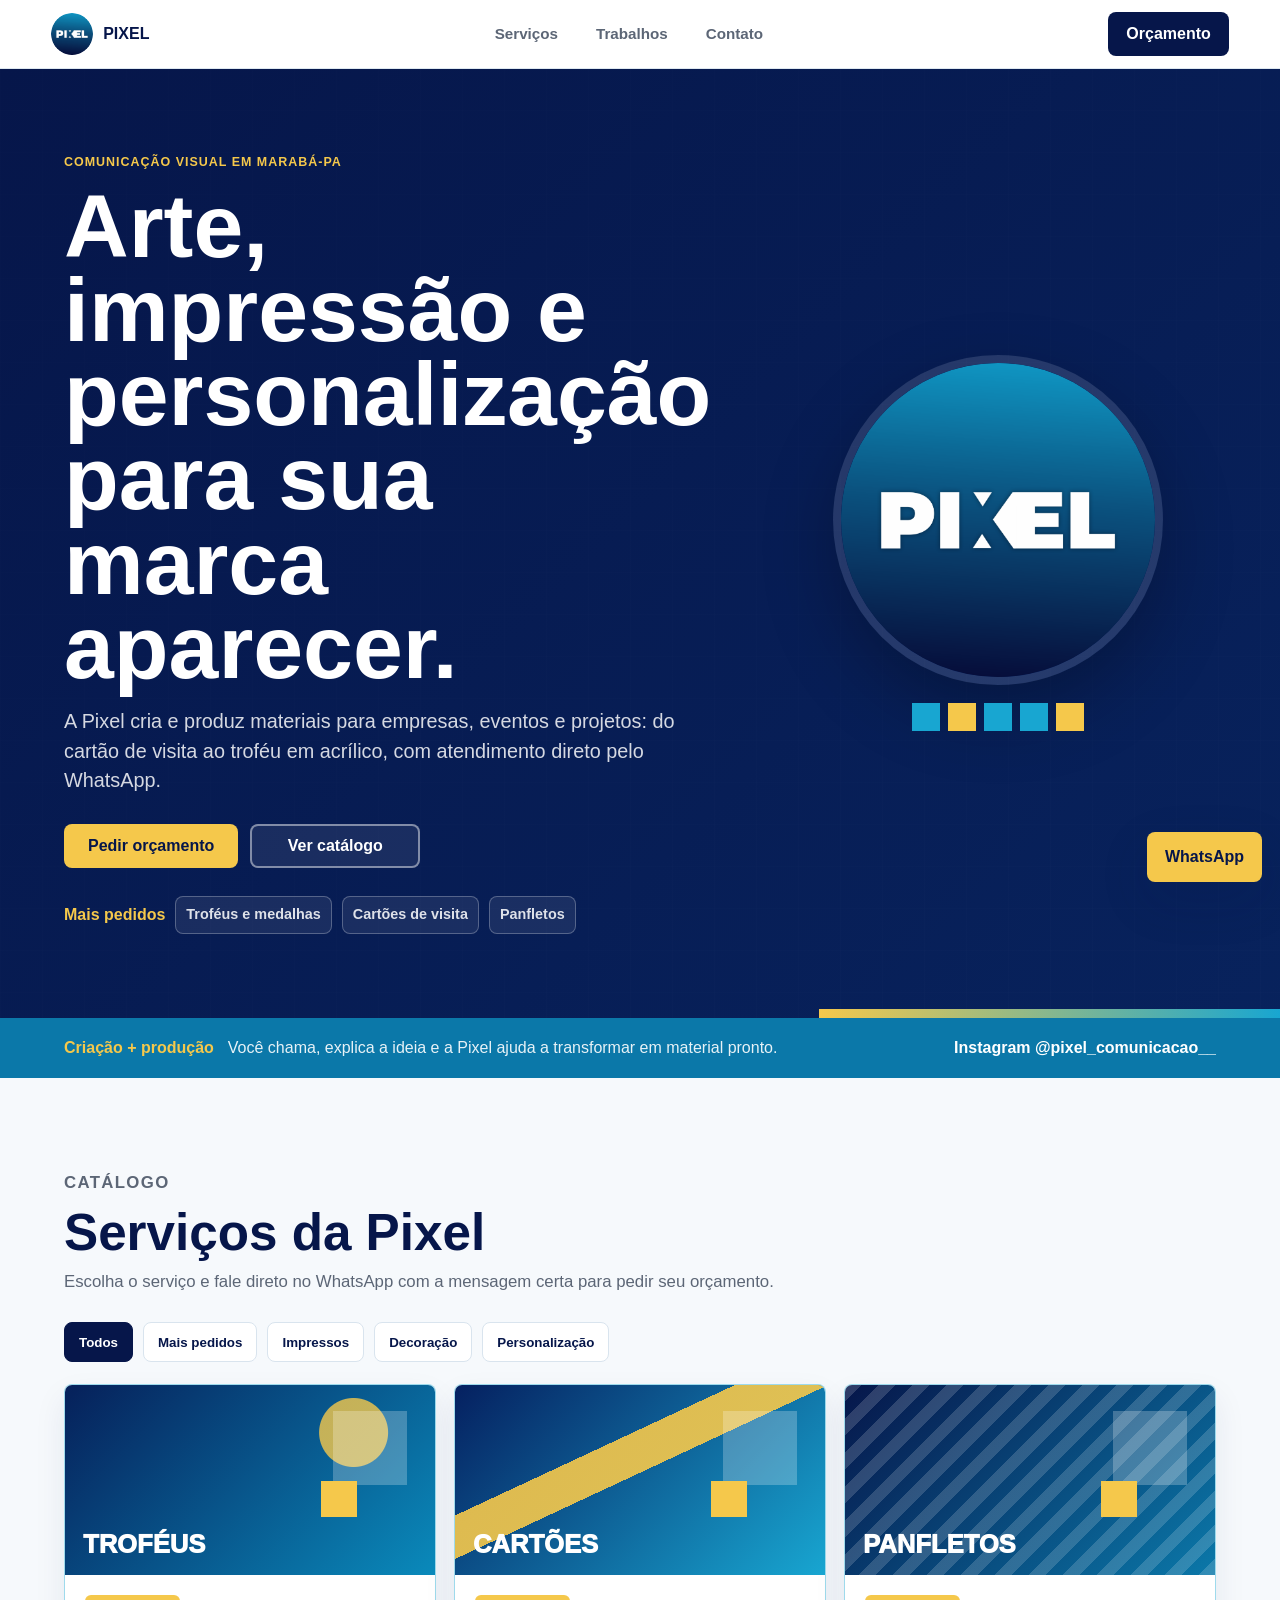
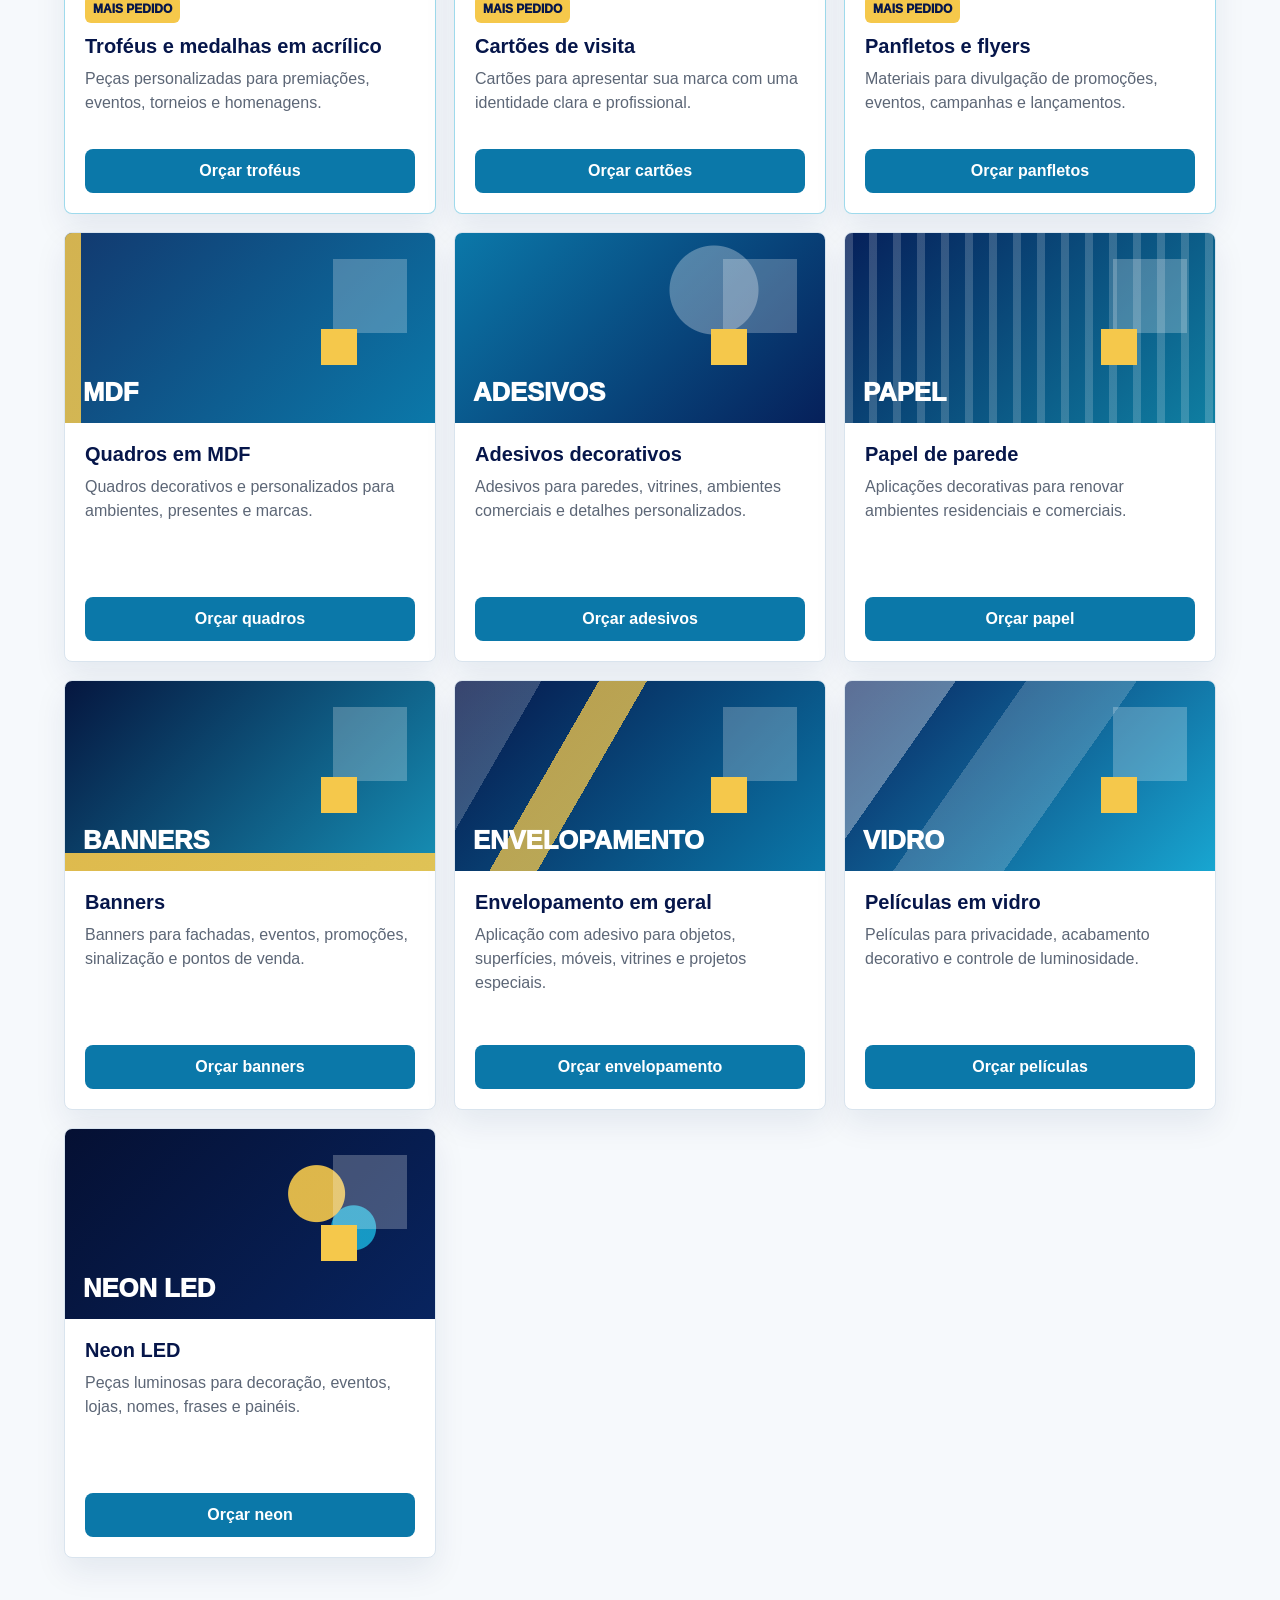
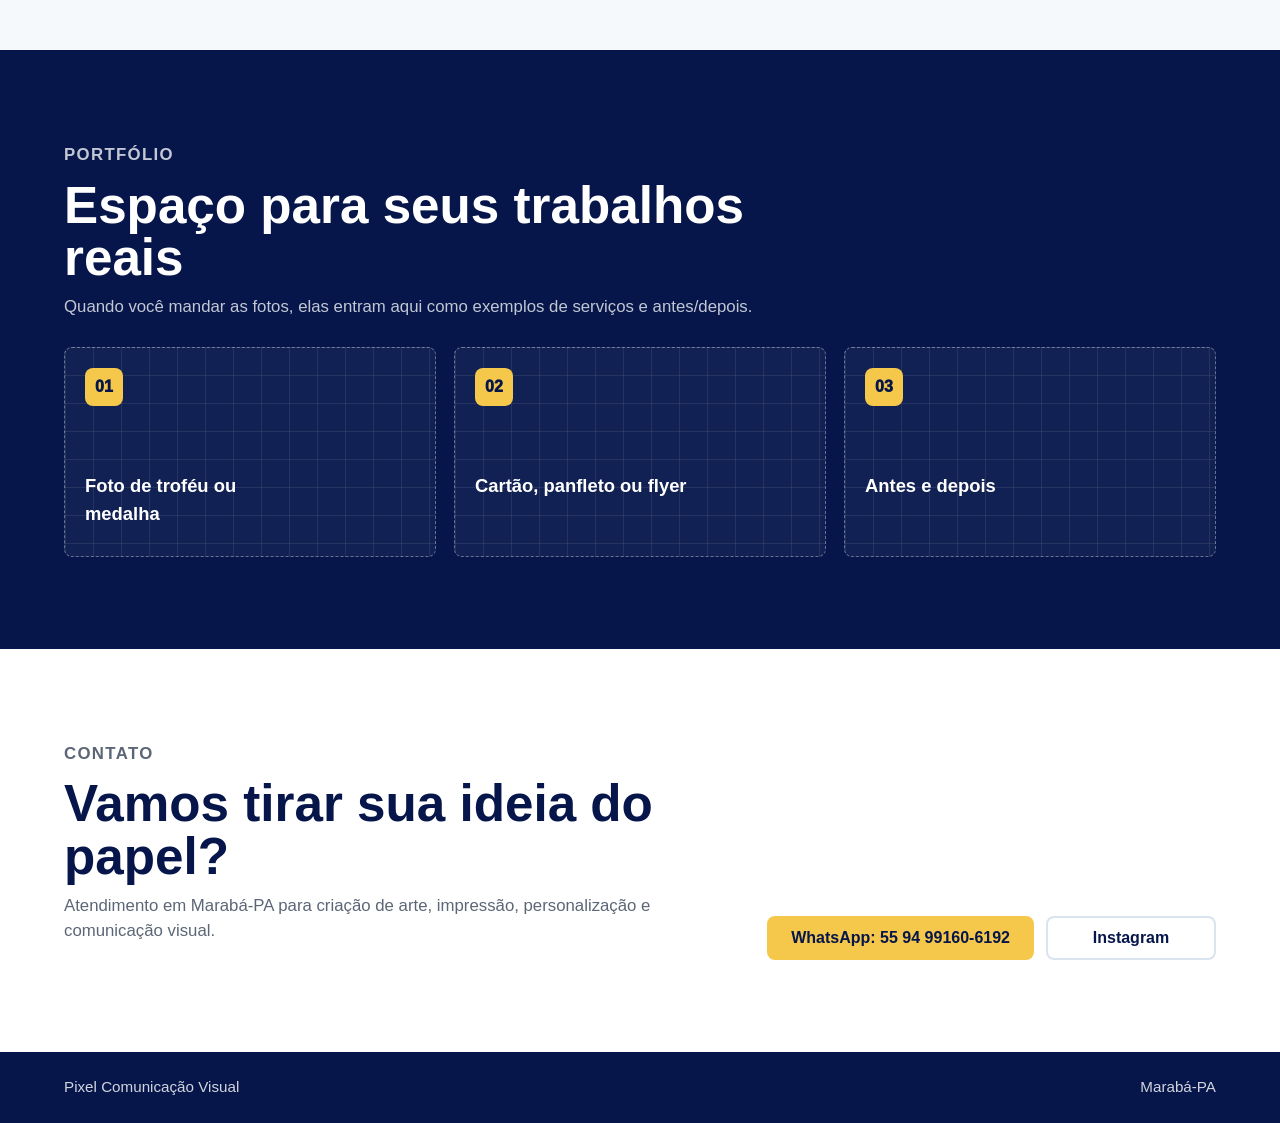
==== index.html @ 602727dc "Add Pixel landing page" ====
<!doctype html>
<html lang="pt-BR">
  <head>
    <meta charset="utf-8" />
    <meta name="viewport" content="width=device-width, initial-scale=1" />
    <title>Pixel Comunicação Visual | Marabá-PA</title>
    <meta
      name="description"
      content="Comunicação visual em Marabá-PA. Criação de arte, impressão, troféus, medalhas, cartões de visita, panfletos, adesivos, banners, envelopamento, películas e neon LED."
    />
    <meta name="theme-color" content="#06205a" />
    <meta property="og:title" content="Pixel Comunicação Visual" />
    <meta
      property="og:description"
      content="Criação, impressão e personalização para sua marca aparecer em Marabá-PA."
    />
    <meta property="og:image" content="assets/logo.png" />
    <link rel="icon" href="assets/logo.png" />
    <link rel="stylesheet" href="styles.css" />
  </head>
  <body>
    <header class="site-header" aria-label="Topo do site">
      <a class="brand" href="#inicio" aria-label="Pixel Comunicação Visual">
        <img src="assets/logo.png" alt="Logo da Pixel" />
        <span>Pixel</span>
      </a>

      <nav class="main-nav" aria-label="Navegação principal">
        <a href="#servicos">Serviços</a>
        <a href="#trabalhos">Trabalhos</a>
        <a href="#contato">Contato</a>
      </nav>

      <a
        class="header-cta"
        href="https://wa.me/5594991606192?text=Quero%20fazer%20um%20or%C3%A7amento%20com%20a%20Pixel"
        target="_blank"
        rel="noopener"
      >
        Orçamento
      </a>
    </header>

    <main id="inicio">
      <section class="hero section-band">
        <div class="hero-content">
          <p class="eyebrow">Comunicação visual em Marabá-PA</p>
          <h1>Arte, impressão e personalização para sua marca aparecer.</h1>
          <p class="hero-copy">
            A Pixel cria e produz materiais para empresas, eventos e projetos:
            do cartão de visita ao troféu em acrílico, com atendimento direto
            pelo WhatsApp.
          </p>
          <div class="hero-actions">
            <a
              class="btn btn-primary"
              href="https://wa.me/5594991606192?text=Quero%20fazer%20um%20or%C3%A7amento%20com%20a%20Pixel"
              target="_blank"
              rel="noopener"
            >
              Pedir orçamento
            </a>
            <a class="btn btn-secondary" href="#servicos">Ver catálogo</a>
          </div>
          <div class="popular-line" aria-label="Serviços mais procurados">
            <span>Mais pedidos</span>
            <a href="#trofeus">Troféus e medalhas</a>
            <a href="#cartoes">Cartões de visita</a>
            <a href="#panfletos">Panfletos</a>
          </div>
        </div>

        <div class="hero-visual" aria-label="Identidade Pixel">
          <img src="assets/logo.png" alt="Pixel Comunicação Visual" />
          <div class="pixel-strip" aria-hidden="true">
            <span></span>
            <span></span>
            <span></span>
            <span></span>
            <span></span>
          </div>
        </div>
      </section>

      <section class="quick-contact section-band">
        <div>
          <strong>Criação + produção</strong>
          <span>Você chama, explica a ideia e a Pixel ajuda a transformar em material pronto.</span>
        </div>
        <a
          href="https://www.instagram.com/pixel_comunicacao__/"
          target="_blank"
          rel="noopener"
        >
          Instagram @pixel_comunicacao__
        </a>
      </section>

      <section id="servicos" class="services section-band">
        <div class="section-heading">
          <p class="eyebrow">Catálogo</p>
          <h2>Serviços da Pixel</h2>
          <p>
            Escolha o serviço e fale direto no WhatsApp com a mensagem certa
            para pedir seu orçamento.
          </p>
        </div>

        <div class="filter-bar" aria-label="Filtrar serviços">
          <button class="filter-button active" type="button" data-filter="todos">
            Todos
          </button>
          <button class="filter-button" type="button" data-filter="mais-pedidos">
            Mais pedidos
          </button>
          <button class="filter-button" type="button" data-filter="impressos">
            Impressos
          </button>
          <button class="filter-button" type="button" data-filter="decoracao">
            Decoração
          </button>
          <button class="filter-button" type="button" data-filter="personalizacao">
            Personalização
          </button>
        </div>

        <div class="service-grid">
          <article
            id="trofeus"
            class="service-card featured"
            data-category="mais-pedidos personalizacao"
          >
            <div class="service-media media-trophy" aria-hidden="true">
              <span>Troféus</span>
            </div>
            <div class="service-body">
              <span class="badge">Mais pedido</span>
              <h3>Troféus e medalhas em acrílico</h3>
              <p>
                Peças personalizadas para premiações, eventos, torneios e
                homenagens.
              </p>
              <a
                class="service-link"
                href="https://wa.me/5594991606192"
                target="_blank"
                rel="noopener"
                data-message="Quero fazer um orçamento de troféus e medalhas em acrílico"
              >
                Orçar troféus
              </a>
            </div>
          </article>

          <article
            id="cartoes"
            class="service-card featured"
            data-category="mais-pedidos impressos"
          >
            <div class="service-media media-card" aria-hidden="true">
              <span>Cartões</span>
            </div>
            <div class="service-body">
              <span class="badge">Mais pedido</span>
              <h3>Cartões de visita</h3>
              <p>
                Cartões para apresentar sua marca com uma identidade clara e
                profissional.
              </p>
              <a
                class="service-link"
                href="https://wa.me/5594991606192"
                target="_blank"
                rel="noopener"
                data-message="Quero fazer um orçamento de cartões de visita"
              >
                Orçar cartões
              </a>
            </div>
          </article>

          <article
            id="panfletos"
            class="service-card featured"
            data-category="mais-pedidos impressos"
          >
            <div class="service-media media-flyer" aria-hidden="true">
              <span>Panfletos</span>
            </div>
            <div class="service-body">
              <span class="badge">Mais pedido</span>
              <h3>Panfletos e flyers</h3>
              <p>
                Materiais para divulgação de promoções, eventos, campanhas e
                lançamentos.
              </p>
              <a
                class="service-link"
                href="https://wa.me/5594991606192"
                target="_blank"
                rel="noopener"
                data-message="Quero fazer um orçamento de panfletos e flyers"
              >
                Orçar panfletos
              </a>
            </div>
          </article>

          <article class="service-card" data-category="decoracao personalizacao">
            <div class="service-media media-mdf" aria-hidden="true">
              <span>MDF</span>
            </div>
            <div class="service-body">
              <h3>Quadros em MDF</h3>
              <p>
                Quadros decorativos e personalizados para ambientes, presentes e
                marcas.
              </p>
              <a
                class="service-link"
                href="https://wa.me/5594991606192"
                target="_blank"
                rel="noopener"
                data-message="Quero fazer um orçamento de quadros em MDF"
              >
                Orçar quadros
              </a>
            </div>
          </article>

          <article class="service-card" data-category="decoracao">
            <div class="service-media media-sticker" aria-hidden="true">
              <span>Adesivos</span>
            </div>
            <div class="service-body">
              <h3>Adesivos decorativos</h3>
              <p>
                Adesivos para paredes, vitrines, ambientes comerciais e detalhes
                personalizados.
              </p>
              <a
                class="service-link"
                href="https://wa.me/5594991606192"
                target="_blank"
                rel="noopener"
                data-message="Quero fazer um orçamento de adesivos decorativos"
              >
                Orçar adesivos
              </a>
            </div>
          </article>

          <article class="service-card" data-category="decoracao">
            <div class="service-media media-wallpaper" aria-hidden="true">
              <span>Papel</span>
            </div>
            <div class="service-body">
              <h3>Papel de parede</h3>
              <p>
                Aplicações decorativas para renovar ambientes residenciais e
                comerciais.
              </p>
              <a
                class="service-link"
                href="https://wa.me/5594991606192"
                target="_blank"
                rel="noopener"
                data-message="Quero fazer um orçamento de papel de parede"
              >
                Orçar papel
              </a>
            </div>
          </article>

          <article class="service-card" data-category="impressos">
            <div class="service-media media-banner" aria-hidden="true">
              <span>Banners</span>
            </div>
            <div class="service-body">
              <h3>Banners</h3>
              <p>
                Banners para fachadas, eventos, promoções, sinalização e pontos
                de venda.
              </p>
              <a
                class="service-link"
                href="https://wa.me/5594991606192"
                target="_blank"
                rel="noopener"
                data-message="Quero fazer um orçamento de banners"
              >
                Orçar banners
              </a>
            </div>
          </article>

          <article class="service-card" data-category="personalizacao decoracao">
            <div class="service-media media-wrap" aria-hidden="true">
              <span>Envelopamento</span>
            </div>
            <div class="service-body">
              <h3>Envelopamento em geral</h3>
              <p>
                Aplicação com adesivo para objetos, superfícies, móveis,
                vitrines e projetos especiais.
              </p>
              <a
                class="service-link"
                href="https://wa.me/5594991606192"
                target="_blank"
                rel="noopener"
                data-message="Quero fazer um orçamento de envelopamento com adesivo"
              >
                Orçar envelopamento
              </a>
            </div>
          </article>

          <article class="service-card" data-category="decoracao">
            <div class="service-media media-glass" aria-hidden="true">
              <span>Vidro</span>
            </div>
            <div class="service-body">
              <h3>Películas em vidro</h3>
              <p>
                Películas para privacidade, acabamento decorativo e controle de
                luminosidade.
              </p>
              <a
                class="service-link"
                href="https://wa.me/5594991606192"
                target="_blank"
                rel="noopener"
                data-message="Quero fazer um orçamento de películas em vidro"
              >
                Orçar películas
              </a>
            </div>
          </article>

          <article class="service-card" data-category="personalizacao decoracao">
            <div class="service-media media-neon" aria-hidden="true">
              <span>Neon LED</span>
            </div>
            <div class="service-body">
              <h3>Neon LED</h3>
              <p>
                Peças luminosas para decoração, eventos, lojas, nomes, frases e
                painéis.
              </p>
              <a
                class="service-link"
                href="https://wa.me/5594991606192"
                target="_blank"
                rel="noopener"
                data-message="Quero fazer um orçamento de neon LED"
              >
                Orçar neon
              </a>
            </div>
          </article>
        </div>
      </section>

      <section id="trabalhos" class="portfolio section-band">
        <div class="section-heading">
          <p class="eyebrow">Portfólio</p>
          <h2>Espaço para seus trabalhos reais</h2>
          <p>
            Quando você mandar as fotos, elas entram aqui como exemplos de
            serviços e antes/depois.
          </p>
        </div>

        <div class="portfolio-grid">
          <article class="portfolio-slot">
            <span>01</span>
            <strong>Foto de troféu ou medalha</strong>
          </article>
          <article class="portfolio-slot">
            <span>02</span>
            <strong>Cartão, panfleto ou flyer</strong>
          </article>
          <article class="portfolio-slot">
            <span>03</span>
            <strong>Antes e depois</strong>
          </article>
        </div>
      </section>

      <section id="contato" class="contact section-band">
        <div class="contact-copy">
          <p class="eyebrow">Contato</p>
          <h2>Vamos tirar sua ideia do papel?</h2>
          <p>
            Atendimento em Marabá-PA para criação de arte, impressão,
            personalização e comunicação visual.
          </p>
        </div>
        <div class="contact-actions">
          <a
            class="btn btn-primary"
            href="https://wa.me/5594991606192?text=Quero%20fazer%20um%20or%C3%A7amento%20com%20a%20Pixel"
            target="_blank"
            rel="noopener"
          >
            WhatsApp: 55 94 99160-6192
          </a>
          <a
            class="btn btn-secondary"
            href="https://www.instagram.com/pixel_comunicacao__/"
            target="_blank"
            rel="noopener"
          >
            Instagram
          </a>
        </div>
      </section>
    </main>

    <a
      class="floating-whatsapp"
      href="https://wa.me/5594991606192?text=Quero%20fazer%20um%20or%C3%A7amento%20com%20a%20Pixel"
      target="_blank"
      rel="noopener"
      aria-label="Chamar a Pixel no WhatsApp"
    >
      WhatsApp
    </a>

    <footer class="site-footer">
      <span>Pixel Comunicação Visual</span>
      <span>Marabá-PA</span>
    </footer>

    <script src="script.js"></script>
  </body>
</html>
---- styles.css ----
:root {
  --navy-950: #06164a;
  --navy-900: #08245f;
  --blue-700: #0b78a9;
  --cyan-500: #18a6d1;
  --cyan-100: #e7f8fd;
  --yellow-400: #f5c84b;
  --ink: #111827;
  --muted: #5c6676;
  --line: #d9e4ee;
  --paper: #f6f9fc;
  --white: #ffffff;
  --shadow: 0 18px 50px rgba(6, 22, 74, 0.14);
}

* {
  box-sizing: border-box;
}

html {
  scroll-behavior: smooth;
}

section,
article {
  scroll-margin-top: 82px;
}

body {
  margin: 0;
  color: var(--ink);
  background: var(--paper);
  font-family: Inter, Avenir, "Segoe UI", Arial, sans-serif;
  line-height: 1.5;
}

img {
  display: block;
  max-width: 100%;
}

a {
  color: inherit;
  text-decoration: none;
}

button,
a {
  -webkit-tap-highlight-color: transparent;
}

:focus-visible {
  outline: 3px solid rgba(245, 200, 75, 0.9);
  outline-offset: 3px;
}

.site-header {
  position: sticky;
  top: 0;
  z-index: 20;
  display: grid;
  grid-template-columns: auto 1fr auto;
  align-items: center;
  gap: 24px;
  padding: 12px clamp(16px, 4vw, 56px);
  background: rgba(255, 255, 255, 0.94);
  border-bottom: 1px solid rgba(217, 228, 238, 0.85);
  backdrop-filter: blur(14px);
}

.brand {
  display: inline-flex;
  align-items: center;
  gap: 10px;
  min-width: 0;
  color: var(--navy-950);
  font-weight: 900;
  letter-spacing: 0;
  text-transform: uppercase;
}

.brand img {
  width: 42px;
  height: 42px;
  border-radius: 50%;
  object-fit: cover;
}

.brand span {
  font-size: 1rem;
}

.main-nav {
  display: flex;
  justify-content: center;
  gap: clamp(16px, 3vw, 34px);
  color: var(--muted);
  font-size: 0.95rem;
  font-weight: 700;
}

.main-nav a {
  padding: 8px 2px;
}

.main-nav a:hover {
  color: var(--blue-700);
}

.header-cta,
.btn,
.service-link,
.filter-button,
.floating-whatsapp {
  display: inline-flex;
  align-items: center;
  justify-content: center;
  min-height: 44px;
  border-radius: 8px;
  font-weight: 800;
}

.header-cta {
  padding: 0 18px;
  color: var(--white);
  background: var(--navy-950);
}

.section-band {
  padding-inline: clamp(18px, 5vw, 72px);
}

.hero {
  position: relative;
  display: grid;
  grid-template-columns: minmax(0, 1.03fr) minmax(280px, 0.7fr);
  gap: clamp(28px, 6vw, 82px);
  align-items: center;
  min-height: 72vh;
  padding-block: clamp(34px, 7vw, 84px);
  overflow: hidden;
  color: var(--white);
  background:
    linear-gradient(135deg, rgba(6, 22, 74, 0.94), rgba(8, 36, 95, 0.88)),
    linear-gradient(90deg, rgba(255, 255, 255, 0.07) 1px, transparent 1px),
    linear-gradient(0deg, rgba(255, 255, 255, 0.06) 1px, transparent 1px),
    var(--navy-950);
  background-size: auto, 42px 42px, 42px 42px, auto;
}

.hero::after {
  content: "";
  position: absolute;
  right: 0;
  bottom: 0;
  width: 36vw;
  min-width: 260px;
  height: 9px;
  background: linear-gradient(90deg, var(--yellow-400), var(--cyan-500));
}

.hero-content,
.hero-visual {
  position: relative;
  z-index: 1;
}

.eyebrow {
  margin: 0 0 12px;
  color: var(--cyan-500);
  font-size: 0.78rem;
  font-weight: 900;
  letter-spacing: 0.08em;
  text-transform: uppercase;
}

.hero .eyebrow {
  color: var(--yellow-400);
}

h1,
h2,
h3,
p {
  margin-top: 0;
}

h1 {
  max-width: 870px;
  margin-bottom: 18px;
  font-size: clamp(2.45rem, 7vw, 5.9rem);
  line-height: 0.94;
  letter-spacing: 0;
}

.hero-copy {
  max-width: 680px;
  margin-bottom: 28px;
  color: rgba(255, 255, 255, 0.83);
  font-size: clamp(1rem, 2vw, 1.24rem);
}

.hero-actions,
.contact-actions {
  display: flex;
  flex-wrap: wrap;
  gap: 12px;
}

.btn {
  min-width: 170px;
  padding: 0 22px;
  border: 2px solid transparent;
  transition:
    transform 180ms ease,
    border-color 180ms ease,
    background 180ms ease;
}

.btn:hover,
.service-link:hover,
.header-cta:hover,
.floating-whatsapp:hover {
  transform: translateY(-2px);
}

.btn-primary {
  color: var(--navy-950);
  background: var(--yellow-400);
}

.btn-secondary {
  color: var(--white);
  border-color: rgba(255, 255, 255, 0.45);
  background: rgba(255, 255, 255, 0.08);
}

.popular-line {
  display: flex;
  flex-wrap: wrap;
  align-items: center;
  gap: 10px;
  margin-top: 28px;
  color: rgba(255, 255, 255, 0.86);
}

.popular-line span {
  color: var(--yellow-400);
  font-weight: 900;
}

.popular-line a {
  padding: 7px 10px;
  border: 1px solid rgba(255, 255, 255, 0.26);
  border-radius: 8px;
  background: rgba(255, 255, 255, 0.08);
  font-size: 0.9rem;
  font-weight: 800;
}

.hero-visual {
  display: grid;
  justify-items: center;
  gap: 18px;
}

.hero-visual img {
  width: min(330px, 74vw);
  aspect-ratio: 1;
  border: 8px solid rgba(255, 255, 255, 0.12);
  border-radius: 50%;
  object-fit: cover;
  box-shadow: 0 28px 70px rgba(0, 0, 0, 0.25);
}

.pixel-strip {
  display: grid;
  grid-template-columns: repeat(5, 28px);
  gap: 8px;
}

.pixel-strip span {
  aspect-ratio: 1;
  background: var(--cyan-500);
}

.pixel-strip span:nth-child(2),
.pixel-strip span:nth-child(5) {
  background: var(--yellow-400);
}

.quick-contact {
  display: flex;
  justify-content: space-between;
  align-items: center;
  gap: 24px;
  padding-block: 18px;
  color: var(--white);
  background: var(--blue-700);
}

.quick-contact div {
  display: flex;
  flex-wrap: wrap;
  gap: 8px 14px;
}

.quick-contact strong {
  color: var(--yellow-400);
  font-weight: 900;
}

.quick-contact span {
  color: rgba(255, 255, 255, 0.9);
}

.quick-contact a {
  flex: 0 0 auto;
  font-weight: 900;
}

.services,
.portfolio,
.contact {
  padding-block: clamp(46px, 8vw, 92px);
}

.section-heading {
  max-width: 760px;
  margin-bottom: 28px;
}

.section-heading h2,
.contact-copy h2 {
  margin-bottom: 10px;
  color: var(--navy-950);
  font-size: clamp(2rem, 4vw, 3.4rem);
  line-height: 1.02;
  letter-spacing: 0;
}

.section-heading p,
.contact-copy p {
  color: var(--muted);
  font-size: 1.05rem;
}

.filter-bar {
  display: flex;
  flex-wrap: wrap;
  gap: 10px;
  margin-bottom: 22px;
}

.filter-button {
  min-height: 40px;
  padding: 0 14px;
  color: var(--navy-950);
  border: 1px solid var(--line);
  background: var(--white);
  cursor: pointer;
}

.filter-button.active,
.filter-button:hover {
  color: var(--white);
  border-color: var(--navy-950);
  background: var(--navy-950);
}

.service-grid {
  display: grid;
  grid-template-columns: repeat(3, minmax(0, 1fr));
  gap: 18px;
}

.service-card {
  display: grid;
  grid-template-rows: 190px 1fr;
  min-height: 430px;
  overflow: hidden;
  border: 1px solid var(--line);
  border-radius: 8px;
  background: var(--white);
  box-shadow: 0 14px 32px rgba(8, 36, 95, 0.08);
  transition:
    transform 180ms ease,
    box-shadow 180ms ease;
}

.service-card:hover {
  transform: translateY(-4px);
  box-shadow: var(--shadow);
}

.service-card.hidden {
  display: none;
}

.service-card.featured {
  border-color: rgba(24, 166, 209, 0.42);
}

.service-media {
  position: relative;
  display: flex;
  align-items: end;
  min-width: 0;
  padding: 18px;
  color: var(--white);
  overflow: hidden;
  background:
    linear-gradient(90deg, rgba(255, 255, 255, 0.18) 1px, transparent 1px),
    linear-gradient(0deg, rgba(255, 255, 255, 0.16) 1px, transparent 1px),
    linear-gradient(135deg, var(--navy-900), var(--blue-700));
  background-size: 24px 24px, 24px 24px, auto;
}

.service-media::before,
.service-media::after {
  content: "";
  position: absolute;
  background: rgba(255, 255, 255, 0.24);
}

.service-media::before {
  top: 26px;
  right: 28px;
  width: 74px;
  height: 74px;
}

.service-media::after {
  right: 78px;
  bottom: 58px;
  width: 36px;
  height: 36px;
  background: var(--yellow-400);
}

.service-media span {
  position: relative;
  z-index: 1;
  max-width: 100%;
  font-size: clamp(1.25rem, 2vw, 2rem);
  font-weight: 950;
  line-height: 1;
  letter-spacing: 0;
  overflow-wrap: anywhere;
  text-transform: uppercase;
}

.media-trophy {
  background:
    radial-gradient(circle at 78% 25%, rgba(245, 200, 75, 0.8) 0 34px, transparent 35px),
    linear-gradient(135deg, #06205a, #0a8abb);
}

.media-card {
  background:
    linear-gradient(155deg, transparent 0 36%, rgba(245, 200, 75, 0.9) 36% 48%, transparent 48%),
    linear-gradient(135deg, #052060, #18a6d1);
}

.media-flyer {
  background:
    repeating-linear-gradient(135deg, rgba(255, 255, 255, 0.16) 0 12px, transparent 12px 24px),
    linear-gradient(135deg, #06164a, #0b78a9);
}

.media-mdf {
  background:
    linear-gradient(90deg, rgba(245, 200, 75, 0.85) 0 16px, transparent 16px),
    linear-gradient(135deg, #12396f, #0b78a9);
}

.media-sticker {
  background:
    radial-gradient(circle at 70% 30%, rgba(255, 255, 255, 0.3) 0 44px, transparent 45px),
    linear-gradient(135deg, #0b78a9, #06205a);
}

.media-wallpaper {
  background:
    repeating-linear-gradient(90deg, rgba(255, 255, 255, 0.18) 0 8px, transparent 8px 24px),
    linear-gradient(135deg, #06205a, #0f7fa2);
}

.media-banner {
  background:
    linear-gradient(0deg, rgba(245, 200, 75, 0.9) 0 18px, transparent 18px),
    linear-gradient(135deg, #05163f, #168fb5);
}

.media-wrap {
  background:
    linear-gradient(120deg, rgba(255, 255, 255, 0.2) 0 18%, transparent 18% 30%, rgba(245, 200, 75, 0.75) 30% 40%, transparent 40%),
    linear-gradient(135deg, #06164a, #0b78a9);
}

.media-glass {
  background:
    linear-gradient(125deg, rgba(255, 255, 255, 0.34) 0 22%, transparent 22% 36%, rgba(255, 255, 255, 0.18) 36% 58%, transparent 58%),
    linear-gradient(135deg, #08245f, #18a6d1);
}

.media-neon {
  background:
    radial-gradient(circle at 68% 34%, rgba(245, 200, 75, 0.9) 0 28px, transparent 29px),
    radial-gradient(circle at 78% 52%, rgba(24, 166, 209, 0.9) 0 22px, transparent 23px),
    linear-gradient(135deg, #051033, #08245f);
}

.service-body {
  display: flex;
  flex-direction: column;
  min-width: 0;
  padding: 20px;
}

.badge {
  align-self: flex-start;
  margin-bottom: 12px;
  padding: 5px 8px;
  color: var(--navy-950);
  border-radius: 6px;
  background: var(--yellow-400);
  font-size: 0.75rem;
  font-weight: 950;
  text-transform: uppercase;
}

.service-body h3 {
  margin-bottom: 9px;
  color: var(--navy-950);
  font-size: 1.25rem;
  line-height: 1.14;
}

.service-body p {
  margin-bottom: 18px;
  color: var(--muted);
}

.service-link {
  width: 100%;
  margin-top: auto;
  padding: 0 14px;
  color: var(--white);
  background: var(--blue-700);
  transition:
    transform 180ms ease,
    background 180ms ease;
}

.service-link:hover {
  background: var(--navy-950);
}

.portfolio {
  color: var(--white);
  background: var(--navy-950);
}

.portfolio .section-heading h2,
.portfolio .section-heading p {
  color: var(--white);
}

.portfolio .section-heading p {
  color: rgba(255, 255, 255, 0.76);
}

.portfolio-grid {
  display: grid;
  grid-template-columns: repeat(3, minmax(0, 1fr));
  gap: 18px;
}

.portfolio-slot {
  min-height: 210px;
  padding: 20px;
  border: 1px dashed rgba(255, 255, 255, 0.36);
  border-radius: 8px;
  background:
    linear-gradient(90deg, rgba(255, 255, 255, 0.08) 1px, transparent 1px),
    linear-gradient(0deg, rgba(255, 255, 255, 0.08) 1px, transparent 1px),
    rgba(255, 255, 255, 0.05);
  background-size: 28px 28px;
}

.portfolio-slot span {
  display: inline-flex;
  width: 38px;
  height: 38px;
  align-items: center;
  justify-content: center;
  margin-bottom: 66px;
  color: var(--navy-950);
  background: var(--yellow-400);
  border-radius: 8px;
  font-weight: 950;
}

.portfolio-slot strong {
  display: block;
  max-width: 220px;
  font-size: 1.15rem;
}

.contact {
  display: grid;
  grid-template-columns: minmax(0, 1fr) auto;
  gap: 24px;
  align-items: end;
  background: var(--white);
}

.contact .btn-secondary {
  color: var(--navy-950);
  border-color: var(--line);
  background: var(--white);
}

.site-footer {
  display: flex;
  justify-content: space-between;
  gap: 18px;
  padding: 24px clamp(18px, 5vw, 72px);
  color: rgba(255, 255, 255, 0.82);
  background: var(--navy-950);
  font-size: 0.95rem;
}

.floating-whatsapp {
  position: fixed;
  right: 18px;
  bottom: 18px;
  z-index: 30;
  min-height: 50px;
  padding: 0 18px;
  color: var(--navy-950);
  background: var(--yellow-400);
  box-shadow: var(--shadow);
}

@media (max-width: 980px) {
  .site-header {
    grid-template-columns: 1fr auto;
  }

  .main-nav {
    display: none;
  }

  .hero {
    grid-template-columns: 1fr;
    min-height: auto;
  }

  .hero-visual {
    justify-self: start;
  }

  .hero-visual img {
    width: min(230px, 58vw);
  }

  .service-grid,
  .portfolio-grid {
    grid-template-columns: repeat(2, minmax(0, 1fr));
  }

  .contact {
    grid-template-columns: 1fr;
  }
}

@media (max-width: 680px) {
  .site-header {
    gap: 10px;
    padding-block: 10px;
  }

  .brand span {
    display: none;
  }

  .header-cta {
    min-height: 40px;
    padding-inline: 12px;
  }

  .hero {
    gap: 22px;
    padding-block: 32px 42px;
  }

  h1 {
    font-size: clamp(2.2rem, 13vw, 3.5rem);
  }

  .hero-copy {
    margin-bottom: 22px;
  }

  .hero-actions,
  .contact-actions {
    display: grid;
    grid-template-columns: 1fr;
  }

  .btn {
    width: 100%;
  }

  .popular-line {
    gap: 8px;
    margin-top: 22px;
  }

  .popular-line span {
    width: 100%;
  }

  .quick-contact {
    align-items: flex-start;
    flex-direction: column;
  }

  .filter-bar {
    display: grid;
    grid-template-columns: repeat(2, minmax(0, 1fr));
  }

  .filter-button {
    width: 100%;
  }

  .service-grid,
  .portfolio-grid {
    grid-template-columns: 1fr;
  }

  .service-card {
    grid-template-rows: 170px 1fr;
    min-height: 400px;
  }

  .portfolio-slot {
    min-height: 170px;
  }

  .portfolio-slot span {
    margin-bottom: 36px;
  }

  .site-footer {
    flex-direction: column;
  }

  .floating-whatsapp {
    right: 12px;
    bottom: 12px;
    min-height: 46px;
    padding-inline: 14px;
  }
}
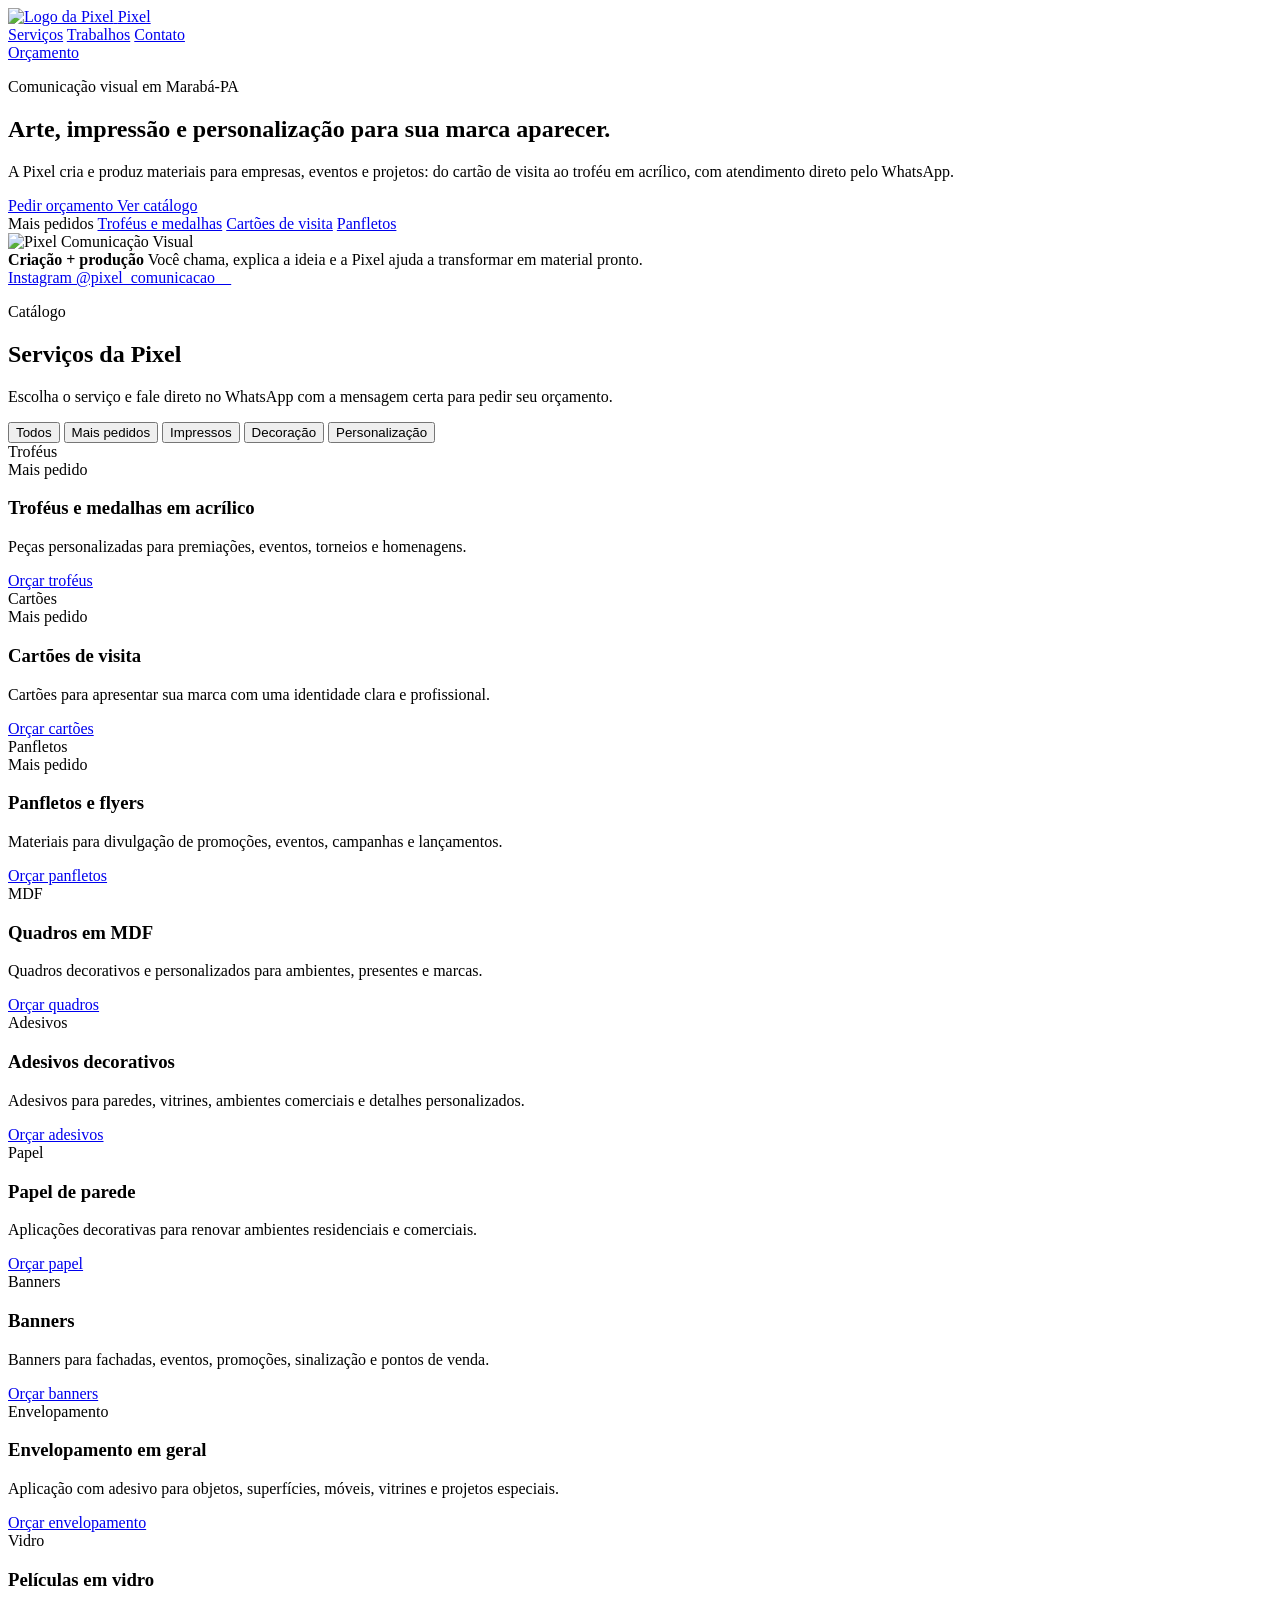
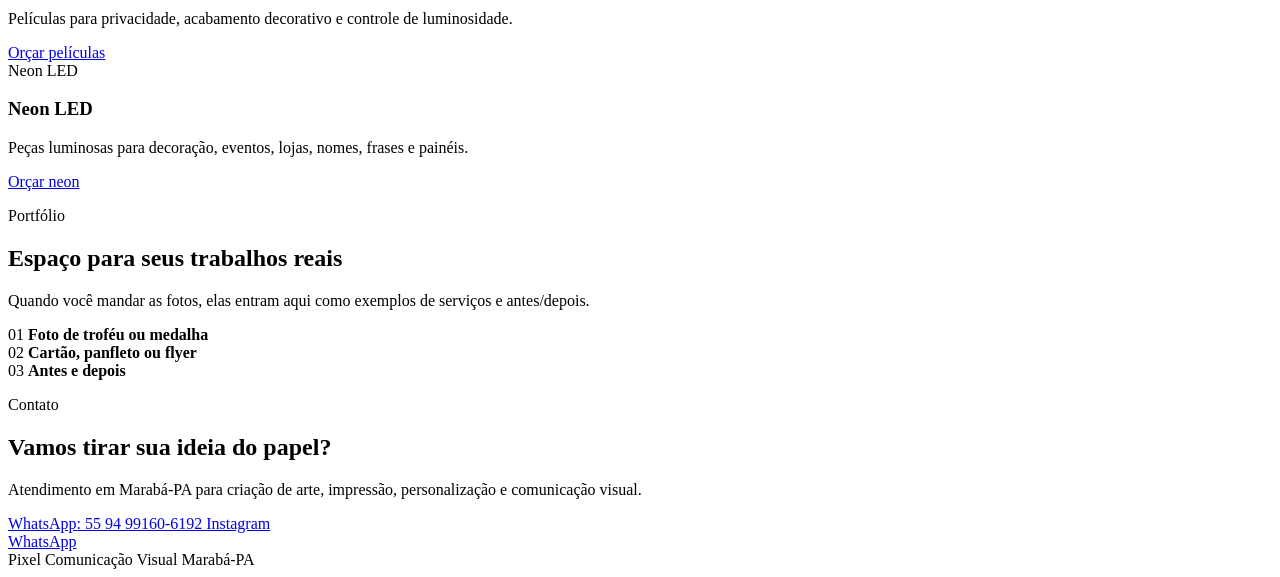
==== commit 3a968c6f: "Configure site for pixels path" ====
--- a/index.html
+++ b/index.html
@@ -3,7 +3,9 @@
   <head>
     <meta charset="utf-8" />
     <meta name="viewport" content="width=device-width, initial-scale=1" />
+    <base href="/pixels/" />
     <title>Pixel Comunicação Visual | Marabá-PA</title>
+    <link rel="canonical" href="https://xnmab.tech/pixels/" />
     <meta
       name="description"
       content="Comunicação visual em Marabá-PA. Criação de arte, impressão, troféus, medalhas, cartões de visita, panfletos, adesivos, banners, envelopamento, películas e neon LED."
@@ -14,7 +16,8 @@
       property="og:description"
       content="Criação, impressão e personalização para sua marca aparecer em Marabá-PA."
     />
-    <meta property="og:image" content="assets/logo.png" />
+    <meta property="og:url" content="https://xnmab.tech/pixels/" />
+    <meta property="og:image" content="https://xnmab.tech/pixels/assets/logo.png" />
     <link rel="icon" href="assets/logo.png" />
     <link rel="stylesheet" href="styles.css" />
   </head>
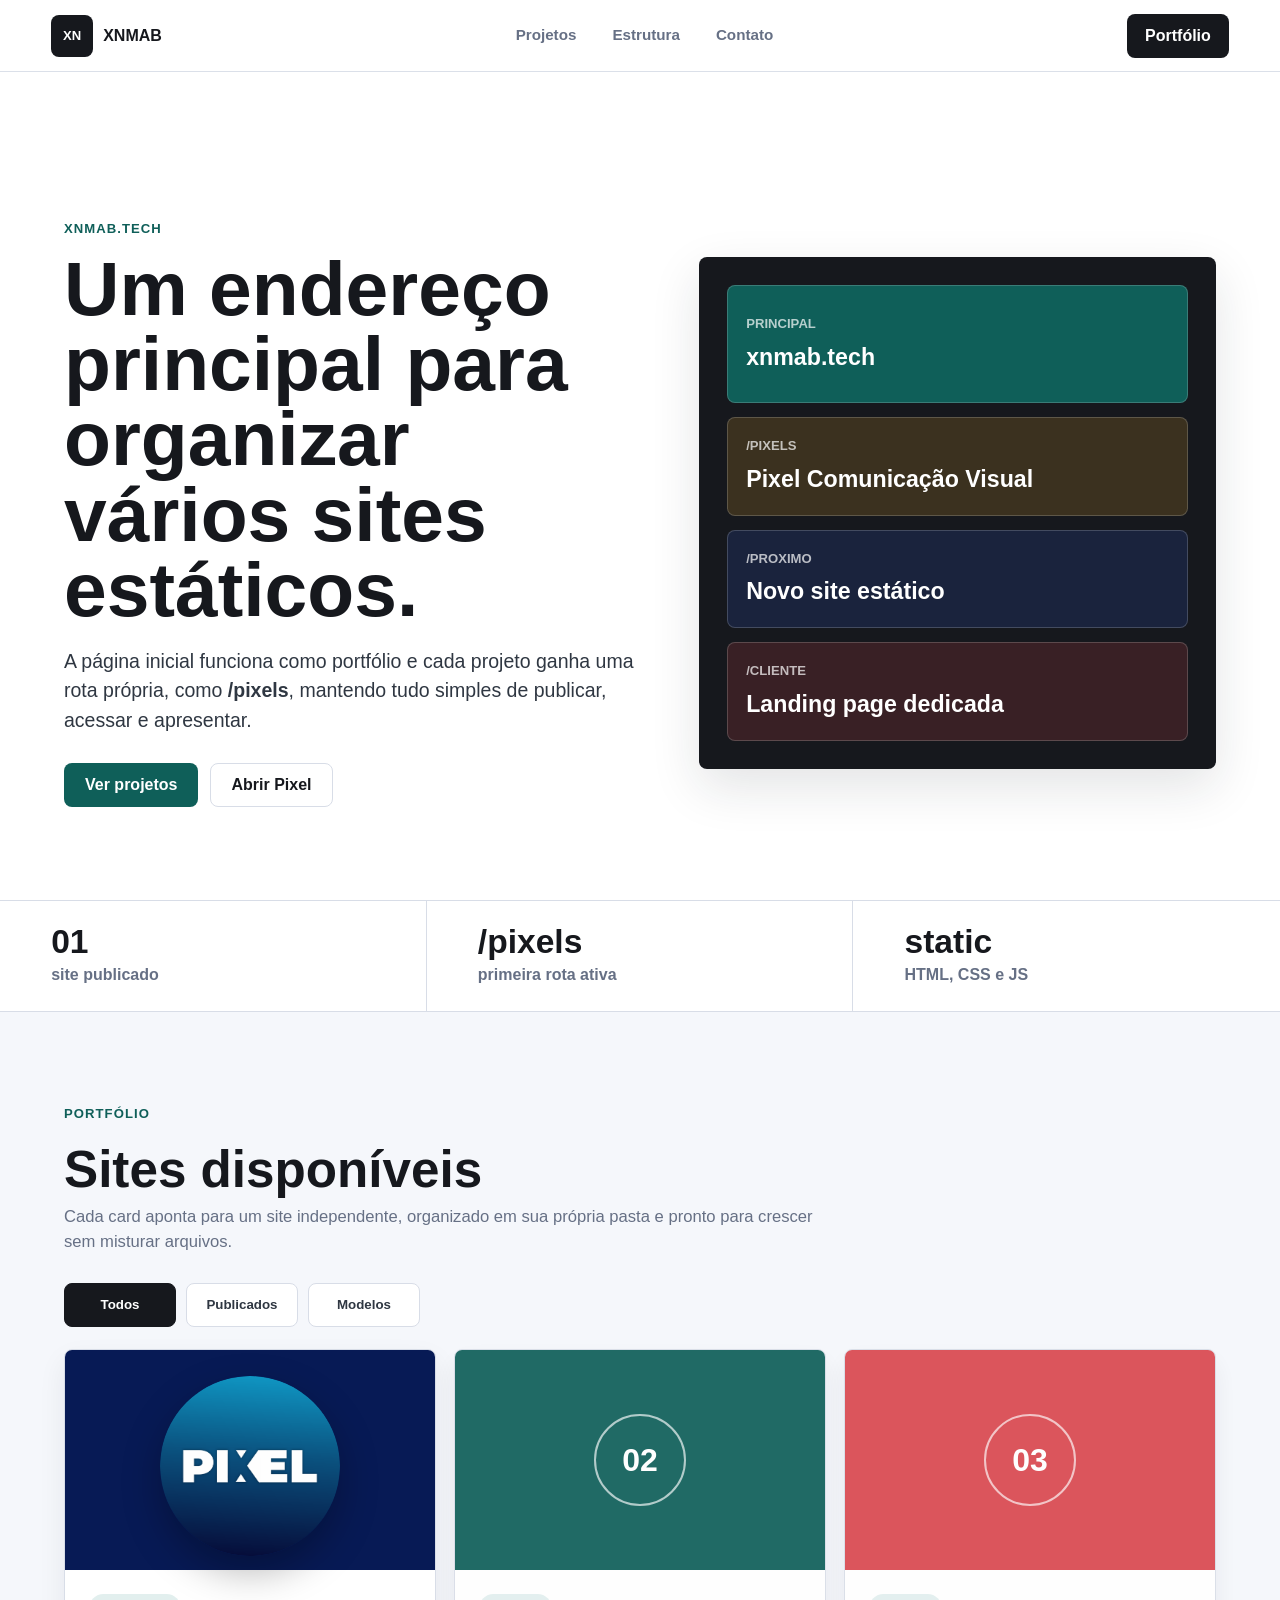
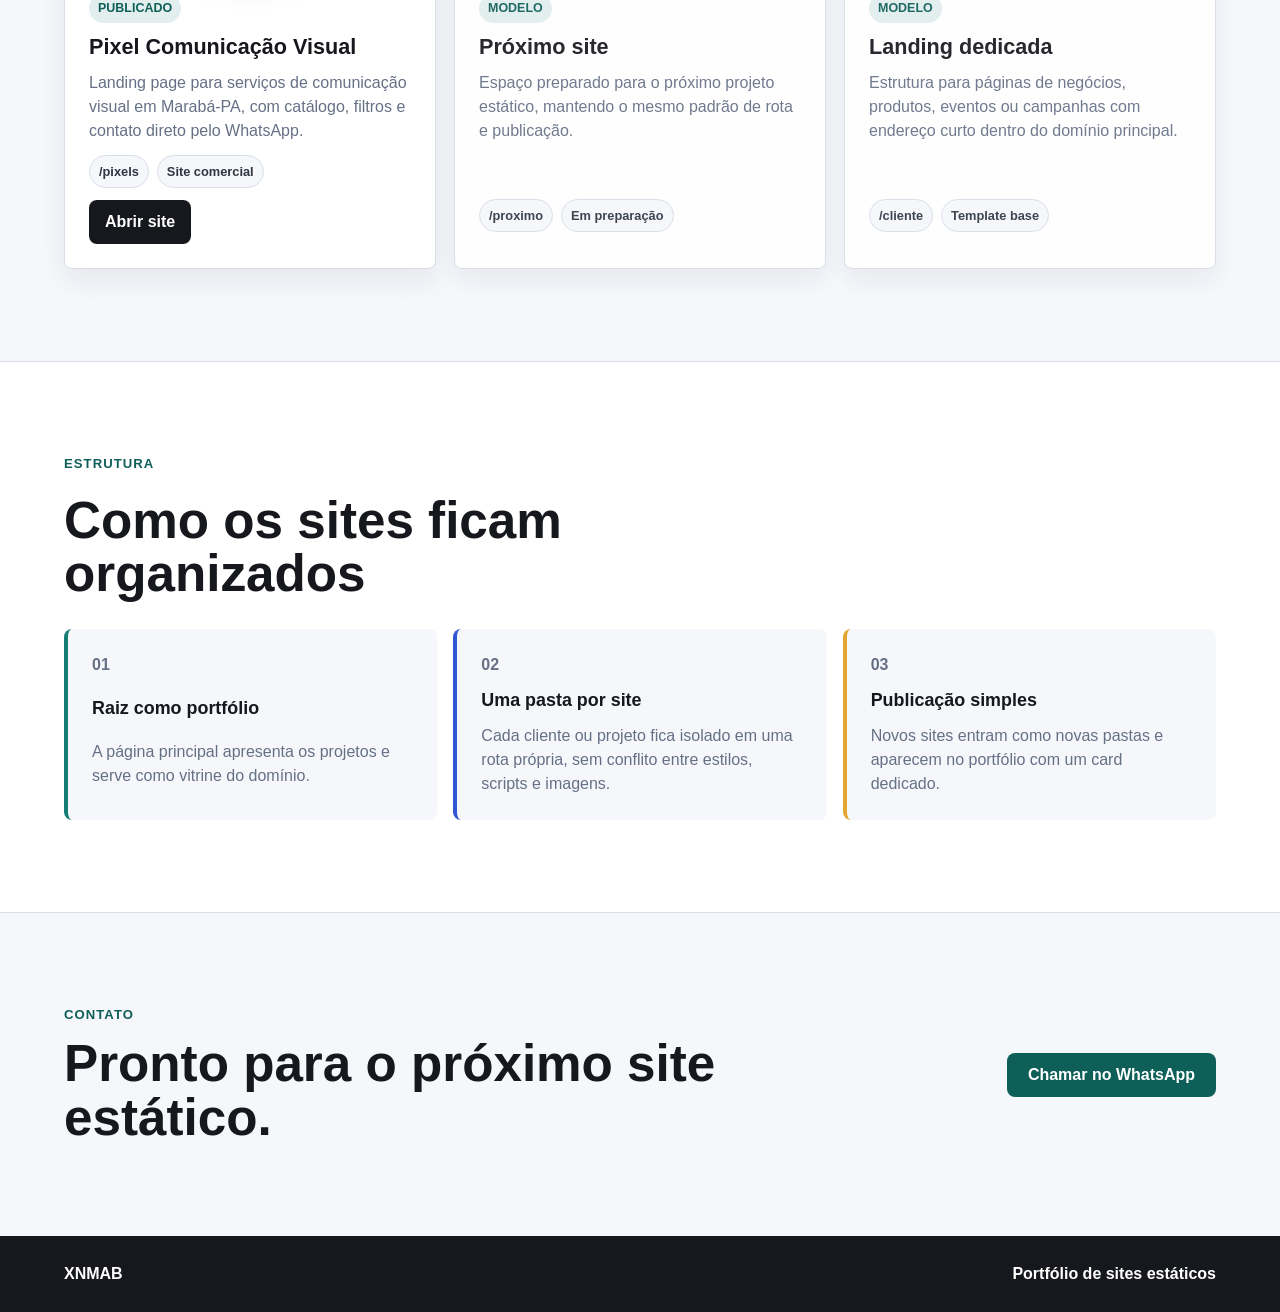
==== commit 01467543: "Create static portfolio hub" ====
--- a/index.html
+++ b/index.html
@@ -3,437 +3,225 @@
   <head>
     <meta charset="utf-8" />
     <meta name="viewport" content="width=device-width, initial-scale=1" />
-    <base href="/pixels/" />
-    <title>Pixel Comunicação Visual | Marabá-PA</title>
-    <link rel="canonical" href="https://xnmab.tech/pixels/" />
+    <title>XNMAB | Portfólio de sites</title>
     <meta
       name="description"
-      content="Comunicação visual em Marabá-PA. Criação de arte, impressão, troféus, medalhas, cartões de visita, panfletos, adesivos, banners, envelopamento, películas e neon LED."
+      content="Portfólio de sites estáticos publicados em xnmab.tech, com projetos organizados por rotas como /pixels."
     />
-    <meta name="theme-color" content="#06205a" />
-    <meta property="og:title" content="Pixel Comunicação Visual" />
+    <meta name="theme-color" content="#111827" />
+    <meta property="og:title" content="XNMAB | Portfólio de sites" />
     <meta
       property="og:description"
-      content="Criação, impressão e personalização para sua marca aparecer em Marabá-PA."
+      content="Uma vitrine organizada para sites estáticos, landing pages e projetos publicados em xnmab.tech."
     />
-    <meta property="og:url" content="https://xnmab.tech/pixels/" />
-    <meta property="og:image" content="https://xnmab.tech/pixels/assets/logo.png" />
-    <link rel="icon" href="assets/logo.png" />
+    <link rel="canonical" href="https://xnmab.tech/" />
     <link rel="stylesheet" href="styles.css" />
   </head>
   <body>
     <header class="site-header" aria-label="Topo do site">
-      <a class="brand" href="#inicio" aria-label="Pixel Comunicação Visual">
-        <img src="assets/logo.png" alt="Logo da Pixel" />
-        <span>Pixel</span>
+      <a class="brand" href="#inicio" aria-label="XNMAB">
+        <span class="brand-mark">XN</span>
+        <span>XNMAB</span>
       </a>
 
       <nav class="main-nav" aria-label="Navegação principal">
-        <a href="#servicos">Serviços</a>
-        <a href="#trabalhos">Trabalhos</a>
+        <a href="#projetos">Projetos</a>
+        <a href="#estrutura">Estrutura</a>
         <a href="#contato">Contato</a>
       </nav>
 
-      <a
-        class="header-cta"
-        href="https://wa.me/5594991606192?text=Quero%20fazer%20um%20or%C3%A7amento%20com%20a%20Pixel"
-        target="_blank"
-        rel="noopener"
-      >
-        Orçamento
-      </a>
+      <a class="header-action" href="#projetos">Portfólio</a>
     </header>
 
     <main id="inicio">
-      <section class="hero section-band">
-        <div class="hero-content">
-          <p class="eyebrow">Comunicação visual em Marabá-PA</p>
-          <h1>Arte, impressão e personalização para sua marca aparecer.</h1>
-          <p class="hero-copy">
-            A Pixel cria e produz materiais para empresas, eventos e projetos:
-            do cartão de visita ao troféu em acrílico, com atendimento direto
-            pelo WhatsApp.
+      <section class="hero">
+        <div class="hero-copy">
+          <p class="eyebrow">xnmab.tech</p>
+          <h1>Um endereço principal para organizar vários sites estáticos.</h1>
+          <p>
+            A página inicial funciona como portfólio e cada projeto ganha uma
+            rota própria, como <strong>/pixels</strong>, mantendo tudo simples
+            de publicar, acessar e apresentar.
           </p>
-          <div class="hero-actions">
-            <a
-              class="btn btn-primary"
-              href="https://wa.me/5594991606192?text=Quero%20fazer%20um%20or%C3%A7amento%20com%20a%20Pixel"
-              target="_blank"
-              rel="noopener"
-            >
-              Pedir orçamento
+          <div class="hero-actions" aria-label="Ações principais">
+            <a class="btn btn-primary" href="#projetos">Ver projetos</a>
+            <a class="btn btn-secondary" href="/pixels/">Abrir Pixel</a>
+          </div>
+        </div>
+
+        <div class="route-map" aria-label="Mapa de rotas do portfólio">
+          <div class="route-root">
+            <span>principal</span>
+            <strong>xnmab.tech</strong>
+          </div>
+          <div class="route-list">
+            <a href="/pixels/">
+              <span>/pixels</span>
+              <strong>Pixel Comunicação Visual</strong>
             </a>
-            <a class="btn btn-secondary" href="#servicos">Ver catálogo</a>
+            <div>
+              <span>/proximo</span>
+              <strong>Novo site estático</strong>
+            </div>
+            <div>
+              <span>/cliente</span>
+              <strong>Landing page dedicada</strong>
+            </div>
           </div>
-          <div class="popular-line" aria-label="Serviços mais procurados">
-            <span>Mais pedidos</span>
-            <a href="#trofeus">Troféus e medalhas</a>
-            <a href="#cartoes">Cartões de visita</a>
-            <a href="#panfletos">Panfletos</a>
-          </div>
-        </div>
-
-        <div class="hero-visual" aria-label="Identidade Pixel">
-          <img src="assets/logo.png" alt="Pixel Comunicação Visual" />
-          <div class="pixel-strip" aria-hidden="true">
-            <span></span>
-            <span></span>
-            <span></span>
-            <span></span>
-            <span></span>
-          </div>
-        </div>
-      </section>
-
-      <section class="quick-contact section-band">
-        <div>
-          <strong>Criação + produção</strong>
-          <span>Você chama, explica a ideia e a Pixel ajuda a transformar em material pronto.</span>
+        </div>
+      </section>
+
+      <section class="status-strip" aria-label="Resumo do portfólio">
+        <div>
+          <strong>01</strong>
+          <span>site publicado</span>
+        </div>
+        <div>
+          <strong>/pixels</strong>
+          <span>primeira rota ativa</span>
+        </div>
+        <div>
+          <strong>static</strong>
+          <span>HTML, CSS e JS</span>
+        </div>
+      </section>
+
+      <section id="projetos" class="projects section-band">
+        <div class="section-heading">
+          <p class="eyebrow">Portfólio</p>
+          <h2>Sites disponíveis</h2>
+          <p>
+            Cada card aponta para um site independente, organizado em sua
+            própria pasta e pronto para crescer sem misturar arquivos.
+          </p>
+        </div>
+
+        <div class="filter-bar" aria-label="Filtrar projetos">
+          <button class="filter-button active" type="button" data-filter="todos">
+            Todos
+          </button>
+          <button class="filter-button" type="button" data-filter="publicado">
+            Publicados
+          </button>
+          <button class="filter-button" type="button" data-filter="modelo">
+            Modelos
+          </button>
+        </div>
+
+        <div class="project-grid" aria-live="polite">
+          <article class="project-card" data-status="publicado">
+            <div class="project-media">
+              <img
+                src="pixels/assets/logo.png"
+                alt="Logo da Pixel Comunicação Visual"
+              />
+            </div>
+            <div class="project-body">
+              <span class="project-status">Publicado</span>
+              <h3>Pixel Comunicação Visual</h3>
+              <p>
+                Landing page para serviços de comunicação visual em Marabá-PA,
+                com catálogo, filtros e contato direto pelo WhatsApp.
+              </p>
+              <div class="project-meta">
+                <span>/pixels</span>
+                <span>Site comercial</span>
+              </div>
+              <a class="project-link" href="/pixels/">Abrir site</a>
+            </div>
+          </article>
+
+          <article class="project-card project-card-muted" data-status="modelo">
+            <div class="project-placeholder" aria-hidden="true">
+              <span>02</span>
+            </div>
+            <div class="project-body">
+              <span class="project-status">Modelo</span>
+              <h3>Próximo site</h3>
+              <p>
+                Espaço preparado para o próximo projeto estático, mantendo o
+                mesmo padrão de rota e publicação.
+              </p>
+              <div class="project-meta">
+                <span>/proximo</span>
+                <span>Em preparação</span>
+              </div>
+            </div>
+          </article>
+
+          <article class="project-card project-card-muted" data-status="modelo">
+            <div class="project-placeholder accent" aria-hidden="true">
+              <span>03</span>
+            </div>
+            <div class="project-body">
+              <span class="project-status">Modelo</span>
+              <h3>Landing dedicada</h3>
+              <p>
+                Estrutura para páginas de negócios, produtos, eventos ou
+                campanhas com endereço curto dentro do domínio principal.
+              </p>
+              <div class="project-meta">
+                <span>/cliente</span>
+                <span>Template base</span>
+              </div>
+            </div>
+          </article>
+        </div>
+      </section>
+
+      <section id="estrutura" class="structure section-band">
+        <div class="section-heading compact">
+          <p class="eyebrow">Estrutura</p>
+          <h2>Como os sites ficam organizados</h2>
+        </div>
+
+        <div class="structure-list">
+          <article>
+            <span>01</span>
+            <h3>Raiz como portfólio</h3>
+            <p>
+              A página principal apresenta os projetos e serve como vitrine do
+              domínio.
+            </p>
+          </article>
+          <article>
+            <span>02</span>
+            <h3>Uma pasta por site</h3>
+            <p>
+              Cada cliente ou projeto fica isolado em uma rota própria, sem
+              conflito entre estilos, scripts e imagens.
+            </p>
+          </article>
+          <article>
+            <span>03</span>
+            <h3>Publicação simples</h3>
+            <p>
+              Novos sites entram como novas pastas e aparecem no portfólio com
+              um card dedicado.
+            </p>
+          </article>
+        </div>
+      </section>
+
+      <section id="contato" class="contact section-band">
+        <div>
+          <p class="eyebrow">Contato</p>
+          <h2>Pronto para o próximo site estático.</h2>
         </div>
         <a
-          href="https://www.instagram.com/pixel_comunicacao__/"
+          class="btn btn-primary"
+          href="https://wa.me/5594991606192?text=Quero%20criar%20um%20novo%20site%20est%C3%A1tico"
           target="_blank"
           rel="noopener"
         >
-          Instagram @pixel_comunicacao__
+          Chamar no WhatsApp
         </a>
       </section>
-
-      <section id="servicos" class="services section-band">
-        <div class="section-heading">
-          <p class="eyebrow">Catálogo</p>
-          <h2>Serviços da Pixel</h2>
-          <p>
-            Escolha o serviço e fale direto no WhatsApp com a mensagem certa
-            para pedir seu orçamento.
-          </p>
-        </div>
-
-        <div class="filter-bar" aria-label="Filtrar serviços">
-          <button class="filter-button active" type="button" data-filter="todos">
-            Todos
-          </button>
-          <button class="filter-button" type="button" data-filter="mais-pedidos">
-            Mais pedidos
-          </button>
-          <button class="filter-button" type="button" data-filter="impressos">
-            Impressos
-          </button>
-          <button class="filter-button" type="button" data-filter="decoracao">
-            Decoração
-          </button>
-          <button class="filter-button" type="button" data-filter="personalizacao">
-            Personalização
-          </button>
-        </div>
-
-        <div class="service-grid">
-          <article
-            id="trofeus"
-            class="service-card featured"
-            data-category="mais-pedidos personalizacao"
-          >
-            <div class="service-media media-trophy" aria-hidden="true">
-              <span>Troféus</span>
-            </div>
-            <div class="service-body">
-              <span class="badge">Mais pedido</span>
-              <h3>Troféus e medalhas em acrílico</h3>
-              <p>
-                Peças personalizadas para premiações, eventos, torneios e
-                homenagens.
-              </p>
-              <a
-                class="service-link"
-                href="https://wa.me/5594991606192"
-                target="_blank"
-                rel="noopener"
-                data-message="Quero fazer um orçamento de troféus e medalhas em acrílico"
-              >
-                Orçar troféus
-              </a>
-            </div>
-          </article>
-
-          <article
-            id="cartoes"
-            class="service-card featured"
-            data-category="mais-pedidos impressos"
-          >
-            <div class="service-media media-card" aria-hidden="true">
-              <span>Cartões</span>
-            </div>
-            <div class="service-body">
-              <span class="badge">Mais pedido</span>
-              <h3>Cartões de visita</h3>
-              <p>
-                Cartões para apresentar sua marca com uma identidade clara e
-                profissional.
-              </p>
-              <a
-                class="service-link"
-                href="https://wa.me/5594991606192"
-                target="_blank"
-                rel="noopener"
-                data-message="Quero fazer um orçamento de cartões de visita"
-              >
-                Orçar cartões
-              </a>
-            </div>
-          </article>
-
-          <article
-            id="panfletos"
-            class="service-card featured"
-            data-category="mais-pedidos impressos"
-          >
-            <div class="service-media media-flyer" aria-hidden="true">
-              <span>Panfletos</span>
-            </div>
-            <div class="service-body">
-              <span class="badge">Mais pedido</span>
-              <h3>Panfletos e flyers</h3>
-              <p>
-                Materiais para divulgação de promoções, eventos, campanhas e
-                lançamentos.
-              </p>
-              <a
-                class="service-link"
-                href="https://wa.me/5594991606192"
-                target="_blank"
-                rel="noopener"
-                data-message="Quero fazer um orçamento de panfletos e flyers"
-              >
-                Orçar panfletos
-              </a>
-            </div>
-          </article>
-
-          <article class="service-card" data-category="decoracao personalizacao">
-            <div class="service-media media-mdf" aria-hidden="true">
-              <span>MDF</span>
-            </div>
-            <div class="service-body">
-              <h3>Quadros em MDF</h3>
-              <p>
-                Quadros decorativos e personalizados para ambientes, presentes e
-                marcas.
-              </p>
-              <a
-                class="service-link"
-                href="https://wa.me/5594991606192"
-                target="_blank"
-                rel="noopener"
-                data-message="Quero fazer um orçamento de quadros em MDF"
-              >
-                Orçar quadros
-              </a>
-            </div>
-          </article>
-
-          <article class="service-card" data-category="decoracao">
-            <div class="service-media media-sticker" aria-hidden="true">
-              <span>Adesivos</span>
-            </div>
-            <div class="service-body">
-              <h3>Adesivos decorativos</h3>
-              <p>
-                Adesivos para paredes, vitrines, ambientes comerciais e detalhes
-                personalizados.
-              </p>
-              <a
-                class="service-link"
-                href="https://wa.me/5594991606192"
-                target="_blank"
-                rel="noopener"
-                data-message="Quero fazer um orçamento de adesivos decorativos"
-              >
-                Orçar adesivos
-              </a>
-            </div>
-          </article>
-
-          <article class="service-card" data-category="decoracao">
-            <div class="service-media media-wallpaper" aria-hidden="true">
-              <span>Papel</span>
-            </div>
-            <div class="service-body">
-              <h3>Papel de parede</h3>
-              <p>
-                Aplicações decorativas para renovar ambientes residenciais e
-                comerciais.
-              </p>
-              <a
-                class="service-link"
-                href="https://wa.me/5594991606192"
-                target="_blank"
-                rel="noopener"
-                data-message="Quero fazer um orçamento de papel de parede"
-              >
-                Orçar papel
-              </a>
-            </div>
-          </article>
-
-          <article class="service-card" data-category="impressos">
-            <div class="service-media media-banner" aria-hidden="true">
-              <span>Banners</span>
-            </div>
-            <div class="service-body">
-              <h3>Banners</h3>
-              <p>
-                Banners para fachadas, eventos, promoções, sinalização e pontos
-                de venda.
-              </p>
-              <a
-                class="service-link"
-                href="https://wa.me/5594991606192"
-                target="_blank"
-                rel="noopener"
-                data-message="Quero fazer um orçamento de banners"
-              >
-                Orçar banners
-              </a>
-            </div>
-          </article>
-
-          <article class="service-card" data-category="personalizacao decoracao">
-            <div class="service-media media-wrap" aria-hidden="true">
-              <span>Envelopamento</span>
-            </div>
-            <div class="service-body">
-              <h3>Envelopamento em geral</h3>
-              <p>
-                Aplicação com adesivo para objetos, superfícies, móveis,
-                vitrines e projetos especiais.
-              </p>
-              <a
-                class="service-link"
-                href="https://wa.me/5594991606192"
-                target="_blank"
-                rel="noopener"
-                data-message="Quero fazer um orçamento de envelopamento com adesivo"
-              >
-                Orçar envelopamento
-              </a>
-            </div>
-          </article>
-
-          <article class="service-card" data-category="decoracao">
-            <div class="service-media media-glass" aria-hidden="true">
-              <span>Vidro</span>
-            </div>
-            <div class="service-body">
-              <h3>Películas em vidro</h3>
-              <p>
-                Películas para privacidade, acabamento decorativo e controle de
-                luminosidade.
-              </p>
-              <a
-                class="service-link"
-                href="https://wa.me/5594991606192"
-                target="_blank"
-                rel="noopener"
-                data-message="Quero fazer um orçamento de películas em vidro"
-              >
-                Orçar películas
-              </a>
-            </div>
-          </article>
-
-          <article class="service-card" data-category="personalizacao decoracao">
-            <div class="service-media media-neon" aria-hidden="true">
-              <span>Neon LED</span>
-            </div>
-            <div class="service-body">
-              <h3>Neon LED</h3>
-              <p>
-                Peças luminosas para decoração, eventos, lojas, nomes, frases e
-                painéis.
-              </p>
-              <a
-                class="service-link"
-                href="https://wa.me/5594991606192"
-                target="_blank"
-                rel="noopener"
-                data-message="Quero fazer um orçamento de neon LED"
-              >
-                Orçar neon
-              </a>
-            </div>
-          </article>
-        </div>
-      </section>
-
-      <section id="trabalhos" class="portfolio section-band">
-        <div class="section-heading">
-          <p class="eyebrow">Portfólio</p>
-          <h2>Espaço para seus trabalhos reais</h2>
-          <p>
-            Quando você mandar as fotos, elas entram aqui como exemplos de
-            serviços e antes/depois.
-          </p>
-        </div>
-
-        <div class="portfolio-grid">
-          <article class="portfolio-slot">
-            <span>01</span>
-            <strong>Foto de troféu ou medalha</strong>
-          </article>
-          <article class="portfolio-slot">
-            <span>02</span>
-            <strong>Cartão, panfleto ou flyer</strong>
-          </article>
-          <article class="portfolio-slot">
-            <span>03</span>
-            <strong>Antes e depois</strong>
-          </article>
-        </div>
-      </section>
-
-      <section id="contato" class="contact section-band">
-        <div class="contact-copy">
-          <p class="eyebrow">Contato</p>
-          <h2>Vamos tirar sua ideia do papel?</h2>
-          <p>
-            Atendimento em Marabá-PA para criação de arte, impressão,
-            personalização e comunicação visual.
-          </p>
-        </div>
-        <div class="contact-actions">
-          <a
-            class="btn btn-primary"
-            href="https://wa.me/5594991606192?text=Quero%20fazer%20um%20or%C3%A7amento%20com%20a%20Pixel"
-            target="_blank"
-            rel="noopener"
-          >
-            WhatsApp: 55 94 99160-6192
-          </a>
-          <a
-            class="btn btn-secondary"
-            href="https://www.instagram.com/pixel_comunicacao__/"
-            target="_blank"
-            rel="noopener"
-          >
-            Instagram
-          </a>
-        </div>
-      </section>
     </main>
 
-    <a
-      class="floating-whatsapp"
-      href="https://wa.me/5594991606192?text=Quero%20fazer%20um%20or%C3%A7amento%20com%20a%20Pixel"
-      target="_blank"
-      rel="noopener"
-      aria-label="Chamar a Pixel no WhatsApp"
-    >
-      WhatsApp
-    </a>
-
     <footer class="site-footer">
-      <span>Pixel Comunicação Visual</span>
-      <span>Marabá-PA</span>
+      <span>XNMAB</span>
+      <span>Portfólio de sites estáticos</span>
     </footer>
 
     <script src="script.js"></script>
--- a/styles.css
+++ b/styles.css
@@ -1,16 +1,16 @@
 :root {
-  --navy-950: #06164a;
-  --navy-900: #08245f;
-  --blue-700: #0b78a9;
-  --cyan-500: #18a6d1;
-  --cyan-100: #e7f8fd;
-  --yellow-400: #f5c84b;
-  --ink: #111827;
-  --muted: #5c6676;
-  --line: #d9e4ee;
-  --paper: #f6f9fc;
+  --ink: #16181d;
+  --graphite: #2f3742;
+  --muted: #667085;
+  --line: #d8dde7;
+  --paper: #f5f7fb;
   --white: #ffffff;
-  --shadow: 0 18px 50px rgba(6, 22, 74, 0.14);
+  --teal: #167d75;
+  --teal-dark: #0f5f59;
+  --cobalt: #3158d4;
+  --coral: #d9484f;
+  --amber: #e3a72f;
+  --shadow: 0 18px 50px rgba(26, 31, 42, 0.12);
 }
 
 * {
@@ -19,11 +19,6 @@
 
 html {
   scroll-behavior: smooth;
-}
-
-section,
-article {
-  scroll-margin-top: 82px;
 }
 
 body {
@@ -50,132 +45,102 @@
 }
 
 :focus-visible {
-  outline: 3px solid rgba(245, 200, 75, 0.9);
+  outline: 3px solid rgba(227, 167, 47, 0.85);
   outline-offset: 3px;
 }
 
 .site-header {
   position: sticky;
   top: 0;
-  z-index: 20;
+  z-index: 10;
   display: grid;
   grid-template-columns: auto 1fr auto;
   align-items: center;
   gap: 24px;
+  min-height: 72px;
   padding: 12px clamp(16px, 4vw, 56px);
-  background: rgba(255, 255, 255, 0.94);
-  border-bottom: 1px solid rgba(217, 228, 238, 0.85);
-  backdrop-filter: blur(14px);
+  background: rgba(255, 255, 255, 0.92);
+  border-bottom: 1px solid rgba(216, 221, 231, 0.9);
+  backdrop-filter: blur(16px);
 }
 
 .brand {
   display: inline-flex;
   align-items: center;
   gap: 10px;
-  min-width: 0;
-  color: var(--navy-950);
+  color: var(--ink);
   font-weight: 900;
   letter-spacing: 0;
-  text-transform: uppercase;
-}
-
-.brand img {
+}
+
+.brand-mark {
+  display: inline-grid;
+  place-items: center;
   width: 42px;
   height: 42px;
-  border-radius: 50%;
-  object-fit: cover;
-}
-
-.brand span {
-  font-size: 1rem;
+  color: var(--white);
+  background: var(--ink);
+  border-radius: 8px;
+  font-size: 0.82rem;
 }
 
 .main-nav {
   display: flex;
   justify-content: center;
-  gap: clamp(16px, 3vw, 34px);
+  gap: clamp(16px, 3vw, 36px);
   color: var(--muted);
   font-size: 0.95rem;
-  font-weight: 700;
+  font-weight: 800;
 }
 
 .main-nav a {
-  padding: 8px 2px;
+  padding: 8px 0;
 }
 
 .main-nav a:hover {
-  color: var(--blue-700);
-}
-
-.header-cta,
+  color: var(--teal-dark);
+}
+
+.header-action,
 .btn,
-.service-link,
 .filter-button,
-.floating-whatsapp {
+.project-link {
   display: inline-flex;
   align-items: center;
   justify-content: center;
   min-height: 44px;
   border-radius: 8px;
-  font-weight: 800;
-}
-
-.header-cta {
+  font-weight: 850;
+}
+
+.header-action {
   padding: 0 18px;
   color: var(--white);
-  background: var(--navy-950);
-}
-
-.section-band {
-  padding-inline: clamp(18px, 5vw, 72px);
+  background: var(--ink);
 }
 
 .hero {
-  position: relative;
-  display: grid;
-  grid-template-columns: minmax(0, 1.03fr) minmax(280px, 0.7fr);
-  gap: clamp(28px, 6vw, 82px);
-  align-items: center;
-  min-height: 72vh;
-  padding-block: clamp(34px, 7vw, 84px);
-  overflow: hidden;
-  color: var(--white);
-  background:
-    linear-gradient(135deg, rgba(6, 22, 74, 0.94), rgba(8, 36, 95, 0.88)),
-    linear-gradient(90deg, rgba(255, 255, 255, 0.07) 1px, transparent 1px),
-    linear-gradient(0deg, rgba(255, 255, 255, 0.06) 1px, transparent 1px),
-    var(--navy-950);
-  background-size: auto, 42px 42px, 42px 42px, auto;
-}
-
-.hero::after {
-  content: "";
-  position: absolute;
-  right: 0;
-  bottom: 0;
-  width: 36vw;
-  min-width: 260px;
-  height: 9px;
-  background: linear-gradient(90deg, var(--yellow-400), var(--cyan-500));
-}
-
-.hero-content,
-.hero-visual {
-  position: relative;
-  z-index: 1;
+  display: grid;
+  grid-template-columns: minmax(0, 1.05fr) minmax(320px, 0.95fr);
+  align-items: stretch;
+  gap: clamp(28px, 5vw, 70px);
+  min-height: calc(100vh - 72px);
+  padding: clamp(48px, 8vw, 96px) clamp(16px, 5vw, 72px) 42px;
+  background: var(--white);
+}
+
+.hero-copy {
+  align-self: center;
+  max-width: 820px;
 }
 
 .eyebrow {
   margin: 0 0 12px;
-  color: var(--cyan-500);
-  font-size: 0.78rem;
+  color: var(--teal-dark);
+  font-size: 0.82rem;
   font-weight: 900;
   letter-spacing: 0.08em;
   text-transform: uppercase;
-}
-
-.hero .eyebrow {
-  color: var(--yellow-400);
 }
 
 h1,
@@ -186,163 +151,163 @@
 }
 
 h1 {
-  max-width: 870px;
-  margin-bottom: 18px;
-  font-size: clamp(2.45rem, 7vw, 5.9rem);
-  line-height: 0.94;
+  max-width: 880px;
+  margin-bottom: 20px;
+  font-size: clamp(2.45rem, 6vw, 5.8rem);
+  line-height: 0.98;
   letter-spacing: 0;
 }
 
-.hero-copy {
+.hero-copy p:not(.eyebrow) {
   max-width: 680px;
   margin-bottom: 28px;
-  color: rgba(255, 255, 255, 0.83);
-  font-size: clamp(1rem, 2vw, 1.24rem);
-}
-
-.hero-actions,
-.contact-actions {
+  color: var(--graphite);
+  font-size: clamp(1.02rem, 2vw, 1.22rem);
+}
+
+.hero-actions {
   display: flex;
   flex-wrap: wrap;
   gap: 12px;
 }
 
 .btn {
-  min-width: 170px;
-  padding: 0 22px;
-  border: 2px solid transparent;
-  transition:
-    transform 180ms ease,
-    border-color 180ms ease,
-    background 180ms ease;
-}
-
-.btn:hover,
-.service-link:hover,
-.header-cta:hover,
-.floating-whatsapp:hover {
-  transform: translateY(-2px);
+  padding: 0 20px;
+  border: 1px solid transparent;
 }
 
 .btn-primary {
-  color: var(--navy-950);
-  background: var(--yellow-400);
+  color: var(--white);
+  background: var(--teal-dark);
+}
+
+.btn-primary:hover {
+  background: var(--teal);
 }
 
 .btn-secondary {
-  color: var(--white);
-  border-color: rgba(255, 255, 255, 0.45);
-  background: rgba(255, 255, 255, 0.08);
-}
-
-.popular-line {
-  display: flex;
-  flex-wrap: wrap;
-  align-items: center;
-  gap: 10px;
-  margin-top: 28px;
-  color: rgba(255, 255, 255, 0.86);
-}
-
-.popular-line span {
-  color: var(--yellow-400);
-  font-weight: 900;
-}
-
-.popular-line a {
-  padding: 7px 10px;
-  border: 1px solid rgba(255, 255, 255, 0.26);
+  color: var(--ink);
+  background: var(--white);
+  border-color: var(--line);
+}
+
+.btn-secondary:hover {
+  border-color: var(--ink);
+}
+
+.route-map {
+  align-self: center;
+  display: grid;
+  gap: 14px;
+  min-height: 420px;
+  padding: clamp(18px, 3vw, 28px);
+  color: var(--white);
+  background: var(--ink);
   border-radius: 8px;
-  background: rgba(255, 255, 255, 0.08);
-  font-size: 0.9rem;
-  font-weight: 800;
-}
-
-.hero-visual {
-  display: grid;
-  justify-items: center;
-  gap: 18px;
-}
-
-.hero-visual img {
-  width: min(330px, 74vw);
-  aspect-ratio: 1;
-  border: 8px solid rgba(255, 255, 255, 0.12);
-  border-radius: 50%;
-  object-fit: cover;
-  box-shadow: 0 28px 70px rgba(0, 0, 0, 0.25);
-}
-
-.pixel-strip {
-  display: grid;
-  grid-template-columns: repeat(5, 28px);
+  box-shadow: var(--shadow);
+}
+
+.route-root,
+.route-list > * {
+  display: grid;
+  gap: 6px;
+  padding: 18px;
+  border: 1px solid rgba(255, 255, 255, 0.18);
+  border-radius: 8px;
+}
+
+.route-root {
+  align-content: center;
+  min-height: 118px;
+  background: var(--teal-dark);
+}
+
+.route-root span,
+.route-list span {
+  color: rgba(255, 255, 255, 0.7);
+  font-size: 0.82rem;
+  font-weight: 850;
+  text-transform: uppercase;
+}
+
+.route-root strong,
+.route-list strong {
+  font-size: clamp(1rem, 2vw, 1.45rem);
+}
+
+.route-list {
+  display: grid;
+  gap: 14px;
+}
+
+.route-list a {
+  background: rgba(227, 167, 47, 0.18);
+}
+
+.route-list div:nth-child(2) {
+  background: rgba(49, 88, 212, 0.18);
+}
+
+.route-list div:nth-child(3) {
+  background: rgba(217, 72, 79, 0.18);
+}
+
+.status-strip {
+  display: grid;
+  grid-template-columns: repeat(3, 1fr);
+  border-top: 1px solid var(--line);
+  border-bottom: 1px solid var(--line);
+  background: var(--white);
+}
+
+.status-strip div {
+  display: grid;
+  gap: 4px;
+  padding: 24px clamp(16px, 4vw, 56px);
+  border-right: 1px solid var(--line);
+}
+
+.status-strip div:last-child {
+  border-right: 0;
+}
+
+.status-strip strong {
+  color: var(--ink);
+  font-size: clamp(1.25rem, 3vw, 2.1rem);
+  line-height: 1;
+}
+
+.status-strip span {
+  color: var(--muted);
+  font-weight: 750;
+}
+
+.section-band {
+  padding: clamp(52px, 8vw, 92px) clamp(16px, 5vw, 72px);
+}
+
+.section-heading {
+  display: grid;
   gap: 8px;
-}
-
-.pixel-strip span {
-  aspect-ratio: 1;
-  background: var(--cyan-500);
-}
-
-.pixel-strip span:nth-child(2),
-.pixel-strip span:nth-child(5) {
-  background: var(--yellow-400);
-}
-
-.quick-contact {
-  display: flex;
-  justify-content: space-between;
-  align-items: center;
-  gap: 24px;
-  padding-block: 18px;
-  color: var(--white);
-  background: var(--blue-700);
-}
-
-.quick-contact div {
-  display: flex;
-  flex-wrap: wrap;
-  gap: 8px 14px;
-}
-
-.quick-contact strong {
-  color: var(--yellow-400);
-  font-weight: 900;
-}
-
-.quick-contact span {
-  color: rgba(255, 255, 255, 0.9);
-}
-
-.quick-contact a {
-  flex: 0 0 auto;
-  font-weight: 900;
-}
-
-.services,
-.portfolio,
-.contact {
-  padding-block: clamp(46px, 8vw, 92px);
-}
-
-.section-heading {
   max-width: 760px;
   margin-bottom: 28px;
 }
 
-.section-heading h2,
-.contact-copy h2 {
-  margin-bottom: 10px;
-  color: var(--navy-950);
+.section-heading.compact {
+  max-width: 580px;
+}
+
+h2 {
+  margin-bottom: 0;
   font-size: clamp(2rem, 4vw, 3.4rem);
-  line-height: 1.02;
+  line-height: 1.05;
   letter-spacing: 0;
 }
 
-.section-heading p,
-.contact-copy p {
+.section-heading p:last-child {
+  margin-bottom: 0;
   color: var(--muted);
-  font-size: 1.05rem;
+  font-size: 1.04rem;
 }
 
 .filter-bar {
@@ -353,295 +318,205 @@
 }
 
 .filter-button {
-  min-height: 40px;
-  padding: 0 14px;
-  color: var(--navy-950);
+  min-width: 112px;
+  padding: 0 16px;
+  color: var(--graphite);
+  background: var(--white);
   border: 1px solid var(--line);
-  background: var(--white);
   cursor: pointer;
 }
 
-.filter-button.active,
-.filter-button:hover {
-  color: var(--white);
-  border-color: var(--navy-950);
-  background: var(--navy-950);
-}
-
-.service-grid {
+.filter-button:hover,
+.filter-button.active {
+  color: var(--white);
+  background: var(--ink);
+  border-color: var(--ink);
+}
+
+.project-grid {
   display: grid;
   grid-template-columns: repeat(3, minmax(0, 1fr));
   gap: 18px;
 }
 
-.service-card {
-  display: grid;
-  grid-template-rows: 190px 1fr;
-  min-height: 430px;
+.project-card {
+  display: grid;
+  grid-template-rows: 220px 1fr;
   overflow: hidden;
+  min-height: 520px;
+  background: var(--white);
   border: 1px solid var(--line);
   border-radius: 8px;
+  box-shadow: 0 12px 28px rgba(26, 31, 42, 0.07);
+}
+
+.project-card.hidden {
+  display: none;
+}
+
+.project-media {
+  display: grid;
+  place-items: center;
+  padding: 26px;
+  background: #071a55;
+}
+
+.project-media img {
+  width: min(180px, 70%);
+  aspect-ratio: 1;
+  border-radius: 50%;
+  object-fit: cover;
+  box-shadow: 0 16px 38px rgba(0, 0, 0, 0.28);
+}
+
+.project-placeholder {
+  display: grid;
+  place-items: center;
+  background: var(--teal-dark);
+}
+
+.project-placeholder.accent {
+  background-color: var(--coral);
+}
+
+.project-placeholder span {
+  display: grid;
+  place-items: center;
+  width: 92px;
+  height: 92px;
+  color: var(--white);
+  border: 2px solid rgba(255, 255, 255, 0.66);
+  border-radius: 50%;
+  font-size: 2rem;
+  font-weight: 900;
+}
+
+.project-body {
+  display: grid;
+  grid-template-rows: auto auto 1fr auto auto;
+  gap: 12px;
+  padding: 24px;
+}
+
+.project-status {
+  width: fit-content;
+  padding: 5px 9px;
+  color: var(--teal-dark);
+  background: rgba(22, 125, 117, 0.12);
+  border-radius: 999px;
+  font-size: 0.78rem;
+  font-weight: 900;
+  text-transform: uppercase;
+}
+
+.project-body h3 {
+  margin-bottom: 0;
+  font-size: 1.35rem;
+  line-height: 1.12;
+}
+
+.project-body p {
+  margin-bottom: 0;
+  color: var(--muted);
+}
+
+.project-meta {
+  display: flex;
+  flex-wrap: wrap;
+  gap: 8px;
+}
+
+.project-meta span {
+  padding: 6px 9px;
+  color: var(--graphite);
+  background: var(--paper);
+  border: 1px solid var(--line);
+  border-radius: 999px;
+  font-size: 0.8rem;
+  font-weight: 850;
+}
+
+.project-link {
+  width: fit-content;
+  padding: 0 16px;
+  color: var(--white);
+  background: var(--ink);
+}
+
+.project-link:hover {
+  background: var(--cobalt);
+}
+
+.project-card-muted {
+  opacity: 0.92;
+}
+
+.structure {
   background: var(--white);
-  box-shadow: 0 14px 32px rgba(8, 36, 95, 0.08);
-  transition:
-    transform 180ms ease,
-    box-shadow 180ms ease;
-}
-
-.service-card:hover {
-  transform: translateY(-4px);
-  box-shadow: var(--shadow);
-}
-
-.service-card.hidden {
-  display: none;
-}
-
-.service-card.featured {
-  border-color: rgba(24, 166, 209, 0.42);
-}
-
-.service-media {
-  position: relative;
+  border-top: 1px solid var(--line);
+  border-bottom: 1px solid var(--line);
+}
+
+.structure-list {
+  display: grid;
+  grid-template-columns: repeat(3, minmax(0, 1fr));
+  gap: 16px;
+}
+
+.structure-list article {
+  display: grid;
+  gap: 10px;
+  padding: 24px;
+  border-left: 4px solid var(--teal);
+  background: var(--paper);
+  border-radius: 8px;
+}
+
+.structure-list article:nth-child(2) {
+  border-left-color: var(--cobalt);
+}
+
+.structure-list article:nth-child(3) {
+  border-left-color: var(--amber);
+}
+
+.structure-list span {
+  color: var(--muted);
+  font-weight: 900;
+}
+
+.structure-list h3 {
+  margin-bottom: 0;
+  font-size: 1.12rem;
+}
+
+.structure-list p {
+  margin-bottom: 0;
+  color: var(--muted);
+}
+
+.contact {
   display: flex;
-  align-items: end;
-  min-width: 0;
-  padding: 18px;
-  color: var(--white);
-  overflow: hidden;
-  background:
-    linear-gradient(90deg, rgba(255, 255, 255, 0.18) 1px, transparent 1px),
-    linear-gradient(0deg, rgba(255, 255, 255, 0.16) 1px, transparent 1px),
-    linear-gradient(135deg, var(--navy-900), var(--blue-700));
-  background-size: 24px 24px, 24px 24px, auto;
-}
-
-.service-media::before,
-.service-media::after {
-  content: "";
-  position: absolute;
-  background: rgba(255, 255, 255, 0.24);
-}
-
-.service-media::before {
-  top: 26px;
-  right: 28px;
-  width: 74px;
-  height: 74px;
-}
-
-.service-media::after {
-  right: 78px;
-  bottom: 58px;
-  width: 36px;
-  height: 36px;
-  background: var(--yellow-400);
-}
-
-.service-media span {
-  position: relative;
-  z-index: 1;
-  max-width: 100%;
-  font-size: clamp(1.25rem, 2vw, 2rem);
-  font-weight: 950;
-  line-height: 1;
-  letter-spacing: 0;
-  overflow-wrap: anywhere;
-  text-transform: uppercase;
-}
-
-.media-trophy {
-  background:
-    radial-gradient(circle at 78% 25%, rgba(245, 200, 75, 0.8) 0 34px, transparent 35px),
-    linear-gradient(135deg, #06205a, #0a8abb);
-}
-
-.media-card {
-  background:
-    linear-gradient(155deg, transparent 0 36%, rgba(245, 200, 75, 0.9) 36% 48%, transparent 48%),
-    linear-gradient(135deg, #052060, #18a6d1);
-}
-
-.media-flyer {
-  background:
-    repeating-linear-gradient(135deg, rgba(255, 255, 255, 0.16) 0 12px, transparent 12px 24px),
-    linear-gradient(135deg, #06164a, #0b78a9);
-}
-
-.media-mdf {
-  background:
-    linear-gradient(90deg, rgba(245, 200, 75, 0.85) 0 16px, transparent 16px),
-    linear-gradient(135deg, #12396f, #0b78a9);
-}
-
-.media-sticker {
-  background:
-    radial-gradient(circle at 70% 30%, rgba(255, 255, 255, 0.3) 0 44px, transparent 45px),
-    linear-gradient(135deg, #0b78a9, #06205a);
-}
-
-.media-wallpaper {
-  background:
-    repeating-linear-gradient(90deg, rgba(255, 255, 255, 0.18) 0 8px, transparent 8px 24px),
-    linear-gradient(135deg, #06205a, #0f7fa2);
-}
-
-.media-banner {
-  background:
-    linear-gradient(0deg, rgba(245, 200, 75, 0.9) 0 18px, transparent 18px),
-    linear-gradient(135deg, #05163f, #168fb5);
-}
-
-.media-wrap {
-  background:
-    linear-gradient(120deg, rgba(255, 255, 255, 0.2) 0 18%, transparent 18% 30%, rgba(245, 200, 75, 0.75) 30% 40%, transparent 40%),
-    linear-gradient(135deg, #06164a, #0b78a9);
-}
-
-.media-glass {
-  background:
-    linear-gradient(125deg, rgba(255, 255, 255, 0.34) 0 22%, transparent 22% 36%, rgba(255, 255, 255, 0.18) 36% 58%, transparent 58%),
-    linear-gradient(135deg, #08245f, #18a6d1);
-}
-
-.media-neon {
-  background:
-    radial-gradient(circle at 68% 34%, rgba(245, 200, 75, 0.9) 0 28px, transparent 29px),
-    radial-gradient(circle at 78% 52%, rgba(24, 166, 209, 0.9) 0 22px, transparent 23px),
-    linear-gradient(135deg, #051033, #08245f);
-}
-
-.service-body {
-  display: flex;
-  flex-direction: column;
-  min-width: 0;
-  padding: 20px;
-}
-
-.badge {
-  align-self: flex-start;
-  margin-bottom: 12px;
-  padding: 5px 8px;
-  color: var(--navy-950);
-  border-radius: 6px;
-  background: var(--yellow-400);
-  font-size: 0.75rem;
-  font-weight: 950;
-  text-transform: uppercase;
-}
-
-.service-body h3 {
-  margin-bottom: 9px;
-  color: var(--navy-950);
-  font-size: 1.25rem;
-  line-height: 1.14;
-}
-
-.service-body p {
-  margin-bottom: 18px;
-  color: var(--muted);
-}
-
-.service-link {
-  width: 100%;
-  margin-top: auto;
-  padding: 0 14px;
-  color: var(--white);
-  background: var(--blue-700);
-  transition:
-    transform 180ms ease,
-    background 180ms ease;
-}
-
-.service-link:hover {
-  background: var(--navy-950);
-}
-
-.portfolio {
-  color: var(--white);
-  background: var(--navy-950);
-}
-
-.portfolio .section-heading h2,
-.portfolio .section-heading p {
-  color: var(--white);
-}
-
-.portfolio .section-heading p {
-  color: rgba(255, 255, 255, 0.76);
-}
-
-.portfolio-grid {
-  display: grid;
-  grid-template-columns: repeat(3, minmax(0, 1fr));
-  gap: 18px;
-}
-
-.portfolio-slot {
-  min-height: 210px;
-  padding: 20px;
-  border: 1px dashed rgba(255, 255, 255, 0.36);
-  border-radius: 8px;
-  background:
-    linear-gradient(90deg, rgba(255, 255, 255, 0.08) 1px, transparent 1px),
-    linear-gradient(0deg, rgba(255, 255, 255, 0.08) 1px, transparent 1px),
-    rgba(255, 255, 255, 0.05);
-  background-size: 28px 28px;
-}
-
-.portfolio-slot span {
-  display: inline-flex;
-  width: 38px;
-  height: 38px;
   align-items: center;
-  justify-content: center;
-  margin-bottom: 66px;
-  color: var(--navy-950);
-  background: var(--yellow-400);
-  border-radius: 8px;
-  font-weight: 950;
-}
-
-.portfolio-slot strong {
-  display: block;
-  max-width: 220px;
-  font-size: 1.15rem;
-}
-
-.contact {
-  display: grid;
-  grid-template-columns: minmax(0, 1fr) auto;
-  gap: 24px;
-  align-items: end;
-  background: var(--white);
-}
-
-.contact .btn-secondary {
-  color: var(--navy-950);
-  border-color: var(--line);
-  background: var(--white);
+  justify-content: space-between;
+  gap: 20px;
+}
+
+.contact h2 {
+  max-width: 680px;
 }
 
 .site-footer {
   display: flex;
   justify-content: space-between;
   gap: 18px;
-  padding: 24px clamp(18px, 5vw, 72px);
-  color: rgba(255, 255, 255, 0.82);
-  background: var(--navy-950);
-  font-size: 0.95rem;
-}
-
-.floating-whatsapp {
-  position: fixed;
-  right: 18px;
-  bottom: 18px;
-  z-index: 30;
-  min-height: 50px;
-  padding: 0 18px;
-  color: var(--navy-950);
-  background: var(--yellow-400);
-  box-shadow: var(--shadow);
+  padding: 26px clamp(16px, 5vw, 72px);
+  color: var(--white);
+  background: var(--ink);
+}
+
+.site-footer span {
+  font-weight: 800;
 }
 
 @media (max-width: 980px) {
@@ -650,7 +525,11 @@
   }
 
   .main-nav {
-    display: none;
+    grid-column: 1 / -1;
+    grid-row: 2;
+    justify-content: flex-start;
+    overflow-x: auto;
+    padding-bottom: 2px;
   }
 
   .hero {
@@ -658,111 +537,62 @@
     min-height: auto;
   }
 
-  .hero-visual {
-    justify-self: start;
-  }
-
-  .hero-visual img {
-    width: min(230px, 58vw);
-  }
-
-  .service-grid,
-  .portfolio-grid {
-    grid-template-columns: repeat(2, minmax(0, 1fr));
-  }
-
-  .contact {
+  .route-map {
+    min-height: auto;
+  }
+
+  .project-grid,
+  .structure-list {
     grid-template-columns: 1fr;
+  }
+
+  .project-card {
+    min-height: auto;
   }
 }
 
 @media (max-width: 680px) {
   .site-header {
-    gap: 10px;
-    padding-block: 10px;
-  }
-
-  .brand span {
-    display: none;
-  }
-
-  .header-cta {
+    gap: 12px;
+  }
+
+  .header-action {
     min-height: 40px;
-    padding-inline: 12px;
+    padding: 0 14px;
   }
 
   .hero {
-    gap: 22px;
-    padding-block: 32px 42px;
+    padding-top: 36px;
   }
 
   h1 {
-    font-size: clamp(2.2rem, 13vw, 3.5rem);
-  }
-
-  .hero-copy {
-    margin-bottom: 22px;
-  }
-
-  .hero-actions,
-  .contact-actions {
-    display: grid;
+    font-size: clamp(2.25rem, 14vw, 3.5rem);
+  }
+
+  .status-strip {
     grid-template-columns: 1fr;
   }
 
-  .btn {
-    width: 100%;
-  }
-
-  .popular-line {
-    gap: 8px;
-    margin-top: 22px;
-  }
-
-  .popular-line span {
-    width: 100%;
-  }
-
-  .quick-contact {
+  .status-strip div {
+    border-right: 0;
+    border-bottom: 1px solid var(--line);
+  }
+
+  .status-strip div:last-child {
+    border-bottom: 0;
+  }
+
+  .filter-button {
+    flex: 1 1 120px;
+  }
+
+  .project-card {
+    grid-template-rows: 190px 1fr;
+  }
+
+  .contact,
+  .site-footer {
     align-items: flex-start;
     flex-direction: column;
   }
-
-  .filter-bar {
-    display: grid;
-    grid-template-columns: repeat(2, minmax(0, 1fr));
-  }
-
-  .filter-button {
-    width: 100%;
-  }
-
-  .service-grid,
-  .portfolio-grid {
-    grid-template-columns: 1fr;
-  }
-
-  .service-card {
-    grid-template-rows: 170px 1fr;
-    min-height: 400px;
-  }
-
-  .portfolio-slot {
-    min-height: 170px;
-  }
-
-  .portfolio-slot span {
-    margin-bottom: 36px;
-  }
-
-  .site-footer {
-    flex-direction: column;
-  }
-
-  .floating-whatsapp {
-    right: 12px;
-    bottom: 12px;
-    min-height: 46px;
-    padding-inline: 14px;
-  }
-}
+}
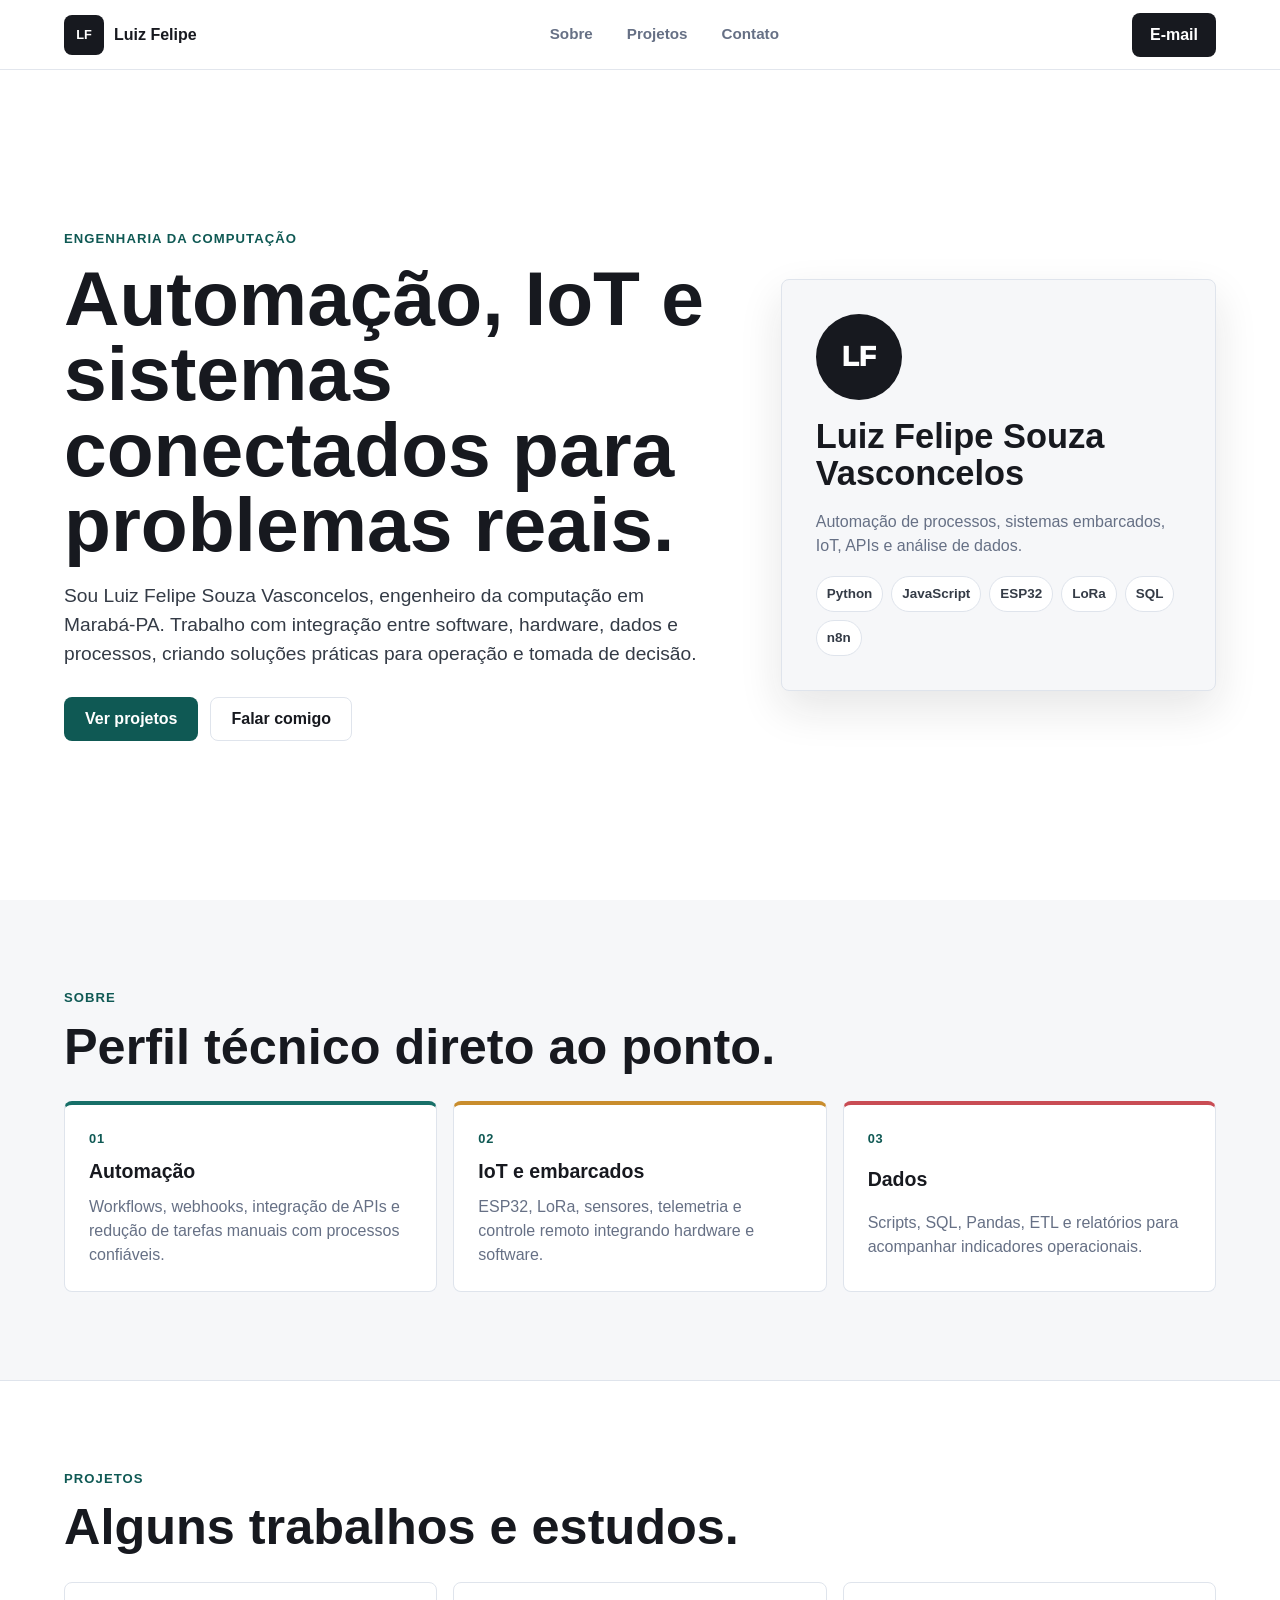
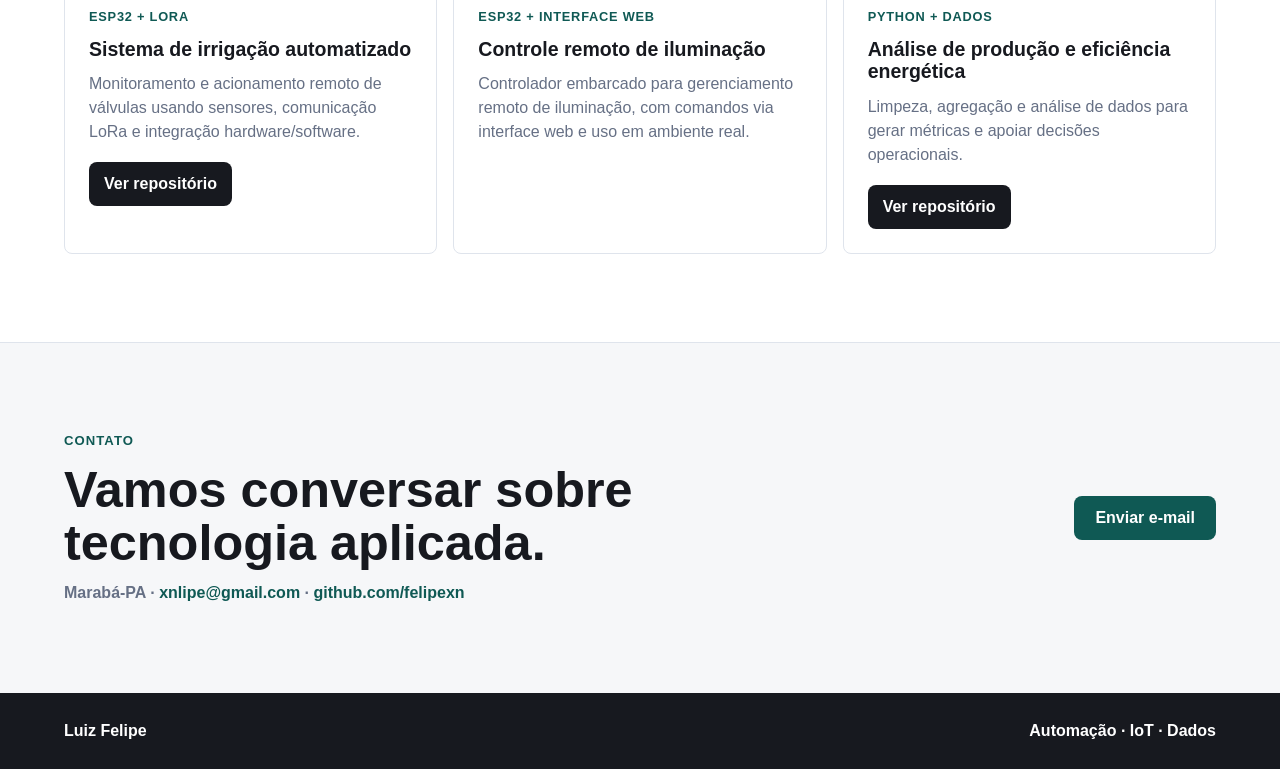
==== commit fd832be4: "Simplify main portfolio page" ====
--- a/index.html
+++ b/index.html
@@ -3,202 +3,153 @@
   <head>
     <meta charset="utf-8" />
     <meta name="viewport" content="width=device-width, initial-scale=1" />
-    <title>XNMAB | Portfólio de sites</title>
+    <title>Luiz Felipe | Portfólio</title>
     <meta
       name="description"
-      content="Portfólio de sites estáticos publicados em xnmab.tech, com projetos organizados por rotas como /pixels."
+      content="Portfólio de Luiz Felipe Souza Vasconcelos, engenheiro da computação com atuação em automação, IoT, dados e integração de sistemas."
     />
     <meta name="theme-color" content="#111827" />
-    <meta property="og:title" content="XNMAB | Portfólio de sites" />
+    <meta property="og:title" content="Luiz Felipe | Portfólio" />
     <meta
       property="og:description"
-      content="Uma vitrine organizada para sites estáticos, landing pages e projetos publicados em xnmab.tech."
+      content="Automação, IoT, dados e sistemas integrados para resolver problemas reais."
     />
     <link rel="canonical" href="https://xnmab.tech/" />
     <link rel="stylesheet" href="styles.css" />
   </head>
   <body>
     <header class="site-header" aria-label="Topo do site">
-      <a class="brand" href="#inicio" aria-label="XNMAB">
-        <span class="brand-mark">XN</span>
-        <span>XNMAB</span>
+      <a class="brand" href="#inicio" aria-label="Luiz Felipe">
+        <span class="brand-mark">LF</span>
+        <span>Luiz Felipe</span>
       </a>
 
       <nav class="main-nav" aria-label="Navegação principal">
+        <a href="#sobre">Sobre</a>
         <a href="#projetos">Projetos</a>
-        <a href="#estrutura">Estrutura</a>
         <a href="#contato">Contato</a>
       </nav>
 
-      <a class="header-action" href="#projetos">Portfólio</a>
+      <a class="header-action" href="mailto:xnlipe@gmail.com">E-mail</a>
     </header>
 
     <main id="inicio">
       <section class="hero">
         <div class="hero-copy">
-          <p class="eyebrow">xnmab.tech</p>
-          <h1>Um endereço principal para organizar vários sites estáticos.</h1>
+          <p class="eyebrow">Engenharia da Computação</p>
+          <h1>Automação, IoT e sistemas conectados para problemas reais.</h1>
           <p>
-            A página inicial funciona como portfólio e cada projeto ganha uma
-            rota própria, como <strong>/pixels</strong>, mantendo tudo simples
-            de publicar, acessar e apresentar.
+            Sou Luiz Felipe Souza Vasconcelos, engenheiro da computação em
+            Marabá-PA. Trabalho com integração entre software, hardware, dados
+            e processos, criando soluções práticas para operação e tomada de
+            decisão.
           </p>
           <div class="hero-actions" aria-label="Ações principais">
             <a class="btn btn-primary" href="#projetos">Ver projetos</a>
-            <a class="btn btn-secondary" href="/pixels/">Abrir Pixel</a>
+            <a class="btn btn-secondary" href="#contato">Falar comigo</a>
           </div>
         </div>
 
-        <div class="route-map" aria-label="Mapa de rotas do portfólio">
-          <div class="route-root">
-            <span>principal</span>
-            <strong>xnmab.tech</strong>
+        <aside class="profile-card" aria-label="Resumo profissional">
+          <span class="profile-initials">LF</span>
+          <h2>Luiz Felipe Souza Vasconcelos</h2>
+          <p>
+            Automação de processos, sistemas embarcados, IoT, APIs e análise de
+            dados.
+          </p>
+          <div class="profile-tags" aria-label="Tecnologias">
+            <span>Python</span>
+            <span>JavaScript</span>
+            <span>ESP32</span>
+            <span>LoRa</span>
+            <span>SQL</span>
+            <span>n8n</span>
           </div>
-          <div class="route-list">
-            <a href="/pixels/">
-              <span>/pixels</span>
-              <strong>Pixel Comunicação Visual</strong>
-            </a>
-            <div>
-              <span>/proximo</span>
-              <strong>Novo site estático</strong>
-            </div>
-            <div>
-              <span>/cliente</span>
-              <strong>Landing page dedicada</strong>
-            </div>
-          </div>
-        </div>
+        </aside>
       </section>
 
-      <section class="status-strip" aria-label="Resumo do portfólio">
-        <div>
-          <strong>01</strong>
-          <span>site publicado</span>
+      <section id="sobre" class="about section-band">
+        <div class="section-heading">
+          <p class="eyebrow">Sobre</p>
+          <h2>Perfil técnico direto ao ponto.</h2>
         </div>
-        <div>
-          <strong>/pixels</strong>
-          <span>primeira rota ativa</span>
-        </div>
-        <div>
-          <strong>static</strong>
-          <span>HTML, CSS e JS</span>
+
+        <div class="about-grid">
+          <article>
+            <span>01</span>
+            <h3>Automação</h3>
+            <p>
+              Workflows, webhooks, integração de APIs e redução de tarefas
+              manuais com processos confiáveis.
+            </p>
+          </article>
+          <article>
+            <span>02</span>
+            <h3>IoT e embarcados</h3>
+            <p>
+              ESP32, LoRa, sensores, telemetria e controle remoto integrando
+              hardware e software.
+            </p>
+          </article>
+          <article>
+            <span>03</span>
+            <h3>Dados</h3>
+            <p>
+              Scripts, SQL, Pandas, ETL e relatórios para acompanhar
+              indicadores operacionais.
+            </p>
+          </article>
         </div>
       </section>
 
       <section id="projetos" class="projects section-band">
         <div class="section-heading">
-          <p class="eyebrow">Portfólio</p>
-          <h2>Sites disponíveis</h2>
-          <p>
-            Cada card aponta para um site independente, organizado em sua
-            própria pasta e pronto para crescer sem misturar arquivos.
-          </p>
+          <p class="eyebrow">Projetos</p>
+          <h2>Alguns trabalhos e estudos.</h2>
         </div>
 
-        <div class="filter-bar" aria-label="Filtrar projetos">
-          <button class="filter-button active" type="button" data-filter="todos">
-            Todos
-          </button>
-          <button class="filter-button" type="button" data-filter="publicado">
-            Publicados
-          </button>
-          <button class="filter-button" type="button" data-filter="modelo">
-            Modelos
-          </button>
-        </div>
-
-        <div class="project-grid" aria-live="polite">
-          <article class="project-card" data-status="publicado">
-            <div class="project-media">
-              <img
-                src="pixels/assets/logo.png"
-                alt="Logo da Pixel Comunicação Visual"
-              />
-            </div>
-            <div class="project-body">
-              <span class="project-status">Publicado</span>
-              <h3>Pixel Comunicação Visual</h3>
-              <p>
-                Landing page para serviços de comunicação visual em Marabá-PA,
-                com catálogo, filtros e contato direto pelo WhatsApp.
-              </p>
-              <div class="project-meta">
-                <span>/pixels</span>
-                <span>Site comercial</span>
-              </div>
-              <a class="project-link" href="/pixels/">Abrir site</a>
-            </div>
+        <div class="project-grid">
+          <article class="project-card">
+            <span class="project-kicker">ESP32 + LoRa</span>
+            <h3>Sistema de irrigação automatizado</h3>
+            <p>
+              Monitoramento e acionamento remoto de válvulas usando sensores,
+              comunicação LoRa e integração hardware/software.
+            </p>
+            <a
+              class="project-link"
+              href="https://github.com/felipexn/acionarValvulaComESP32LORA"
+              target="_blank"
+              rel="noopener"
+            >
+              Ver repositório
+            </a>
           </article>
 
-          <article class="project-card project-card-muted" data-status="modelo">
-            <div class="project-placeholder" aria-hidden="true">
-              <span>02</span>
-            </div>
-            <div class="project-body">
-              <span class="project-status">Modelo</span>
-              <h3>Próximo site</h3>
-              <p>
-                Espaço preparado para o próximo projeto estático, mantendo o
-                mesmo padrão de rota e publicação.
-              </p>
-              <div class="project-meta">
-                <span>/proximo</span>
-                <span>Em preparação</span>
-              </div>
-            </div>
+          <article class="project-card">
+            <span class="project-kicker">ESP32 + Interface Web</span>
+            <h3>Controle remoto de iluminação</h3>
+            <p>
+              Controlador embarcado para gerenciamento remoto de iluminação,
+              com comandos via interface web e uso em ambiente real.
+            </p>
           </article>
 
-          <article class="project-card project-card-muted" data-status="modelo">
-            <div class="project-placeholder accent" aria-hidden="true">
-              <span>03</span>
-            </div>
-            <div class="project-body">
-              <span class="project-status">Modelo</span>
-              <h3>Landing dedicada</h3>
-              <p>
-                Estrutura para páginas de negócios, produtos, eventos ou
-                campanhas com endereço curto dentro do domínio principal.
-              </p>
-              <div class="project-meta">
-                <span>/cliente</span>
-                <span>Template base</span>
-              </div>
-            </div>
-          </article>
-        </div>
-      </section>
-
-      <section id="estrutura" class="structure section-band">
-        <div class="section-heading compact">
-          <p class="eyebrow">Estrutura</p>
-          <h2>Como os sites ficam organizados</h2>
-        </div>
-
-        <div class="structure-list">
-          <article>
-            <span>01</span>
-            <h3>Raiz como portfólio</h3>
+          <article class="project-card">
+            <span class="project-kicker">Python + Dados</span>
+            <h3>Análise de produção e eficiência energética</h3>
             <p>
-              A página principal apresenta os projetos e serve como vitrine do
-              domínio.
+              Limpeza, agregação e análise de dados para gerar métricas e
+              apoiar decisões operacionais.
             </p>
-          </article>
-          <article>
-            <span>02</span>
-            <h3>Uma pasta por site</h3>
-            <p>
-              Cada cliente ou projeto fica isolado em uma rota própria, sem
-              conflito entre estilos, scripts e imagens.
-            </p>
-          </article>
-          <article>
-            <span>03</span>
-            <h3>Publicação simples</h3>
-            <p>
-              Novos sites entram como novas pastas e aparecem no portfólio com
-              um card dedicado.
-            </p>
+            <a
+              class="project-link"
+              href="https://github.com/felipexn/Analise-Producao-e-Eficiencia-Energetica-em-py"
+              target="_blank"
+              rel="noopener"
+            >
+              Ver repositório
+            </a>
           </article>
         </div>
       </section>
@@ -206,24 +157,26 @@
       <section id="contato" class="contact section-band">
         <div>
           <p class="eyebrow">Contato</p>
-          <h2>Pronto para o próximo site estático.</h2>
+          <h2>Vamos conversar sobre tecnologia aplicada.</h2>
+          <p>
+            Marabá-PA ·
+            <a href="mailto:xnlipe@gmail.com">xnlipe@gmail.com</a> ·
+            <a href="https://github.com/felipexn" target="_blank" rel="noopener">
+              github.com/felipexn
+            </a>
+          </p>
         </div>
-        <a
-          class="btn btn-primary"
-          href="https://wa.me/5594991606192?text=Quero%20criar%20um%20novo%20site%20est%C3%A1tico"
-          target="_blank"
-          rel="noopener"
-        >
-          Chamar no WhatsApp
+        <a class="btn btn-primary" href="mailto:xnlipe@gmail.com">
+          Enviar e-mail
         </a>
       </section>
     </main>
 
     <footer class="site-footer">
-      <span>XNMAB</span>
-      <span>Portfólio de sites estáticos</span>
+      <span>Luiz Felipe</span>
+      <span>Automação · IoT · Dados</span>
     </footer>
 
     <script src="script.js"></script>
   </body>
-</html>
+</html>
--- a/styles.css
+++ b/styles.css
@@ -1,16 +1,15 @@
 :root {
-  --ink: #16181d;
-  --graphite: #2f3742;
+  --ink: #17191f;
+  --graphite: #343b46;
   --muted: #667085;
-  --line: #d8dde7;
-  --paper: #f5f7fb;
+  --line: #dfe4ec;
+  --paper: #f6f7f9;
   --white: #ffffff;
-  --teal: #167d75;
-  --teal-dark: #0f5f59;
-  --cobalt: #3158d4;
-  --coral: #d9484f;
-  --amber: #e3a72f;
-  --shadow: 0 18px 50px rgba(26, 31, 42, 0.12);
+  --teal: #176f68;
+  --teal-dark: #0f5954;
+  --amber: #c98d2d;
+  --coral: #c94c54;
+  --shadow: 0 18px 44px rgba(23, 25, 31, 0.11);
 }
 
 * {
@@ -45,7 +44,7 @@
 }
 
 :focus-visible {
-  outline: 3px solid rgba(227, 167, 47, 0.85);
+  outline: 3px solid rgba(201, 141, 45, 0.85);
   outline-offset: 3px;
 }
 
@@ -56,19 +55,18 @@
   display: grid;
   grid-template-columns: auto 1fr auto;
   align-items: center;
-  gap: 24px;
-  min-height: 72px;
-  padding: 12px clamp(16px, 4vw, 56px);
-  background: rgba(255, 255, 255, 0.92);
-  border-bottom: 1px solid rgba(216, 221, 231, 0.9);
-  backdrop-filter: blur(16px);
+  gap: 22px;
+  min-height: 70px;
+  padding: 12px clamp(16px, 5vw, 64px);
+  background: rgba(255, 255, 255, 0.94);
+  border-bottom: 1px solid rgba(223, 228, 236, 0.9);
+  backdrop-filter: blur(14px);
 }
 
 .brand {
   display: inline-flex;
   align-items: center;
   gap: 10px;
-  color: var(--ink);
   font-weight: 900;
   letter-spacing: 0;
 }
@@ -76,18 +74,18 @@
 .brand-mark {
   display: inline-grid;
   place-items: center;
-  width: 42px;
-  height: 42px;
+  width: 40px;
+  height: 40px;
   color: var(--white);
   background: var(--ink);
   border-radius: 8px;
-  font-size: 0.82rem;
+  font-size: 0.8rem;
 }
 
 .main-nav {
   display: flex;
   justify-content: center;
-  gap: clamp(16px, 3vw, 36px);
+  gap: clamp(16px, 3vw, 34px);
   color: var(--muted);
   font-size: 0.95rem;
   font-weight: 800;
@@ -103,7 +101,6 @@
 
 .header-action,
 .btn,
-.filter-button,
 .project-link {
   display: inline-flex;
   align-items: center;
@@ -121,16 +118,15 @@
 
 .hero {
   display: grid;
-  grid-template-columns: minmax(0, 1.05fr) minmax(320px, 0.95fr);
-  align-items: stretch;
-  gap: clamp(28px, 5vw, 70px);
-  min-height: calc(100vh - 72px);
-  padding: clamp(48px, 8vw, 96px) clamp(16px, 5vw, 72px) 42px;
+  grid-template-columns: minmax(0, 1.08fr) minmax(300px, 0.72fr);
+  align-items: center;
+  gap: clamp(28px, 5vw, 72px);
+  min-height: calc(100vh - 70px);
+  padding: clamp(48px, 8vw, 96px) clamp(16px, 5vw, 72px);
   background: var(--white);
 }
 
 .hero-copy {
-  align-self: center;
   max-width: 820px;
 }
 
@@ -151,9 +147,9 @@
 }
 
 h1 {
-  max-width: 880px;
+  max-width: 860px;
   margin-bottom: 20px;
-  font-size: clamp(2.45rem, 6vw, 5.8rem);
+  font-size: clamp(2.55rem, 6vw, 5.4rem);
   line-height: 0.98;
   letter-spacing: 0;
 }
@@ -162,7 +158,7 @@
   max-width: 680px;
   margin-bottom: 28px;
   color: var(--graphite);
-  font-size: clamp(1.02rem, 2vw, 1.22rem);
+  font-size: clamp(1.02rem, 2vw, 1.2rem);
 }
 
 .hero-actions {
@@ -195,315 +191,174 @@
   border-color: var(--ink);
 }
 
-.route-map {
-  align-self: center;
-  display: grid;
-  gap: 14px;
-  min-height: 420px;
-  padding: clamp(18px, 3vw, 28px);
-  color: var(--white);
-  background: var(--ink);
+.profile-card {
+  display: grid;
+  gap: 18px;
+  padding: clamp(22px, 4vw, 34px);
+  background: var(--paper);
+  border: 1px solid var(--line);
   border-radius: 8px;
   box-shadow: var(--shadow);
 }
 
-.route-root,
-.route-list > * {
-  display: grid;
-  gap: 6px;
-  padding: 18px;
-  border: 1px solid rgba(255, 255, 255, 0.18);
-  border-radius: 8px;
-}
-
-.route-root {
-  align-content: center;
-  min-height: 118px;
-  background: var(--teal-dark);
-}
-
-.route-root span,
-.route-list span {
-  color: rgba(255, 255, 255, 0.7);
-  font-size: 0.82rem;
-  font-weight: 850;
-  text-transform: uppercase;
-}
-
-.route-root strong,
-.route-list strong {
-  font-size: clamp(1rem, 2vw, 1.45rem);
-}
-
-.route-list {
-  display: grid;
-  gap: 14px;
-}
-
-.route-list a {
-  background: rgba(227, 167, 47, 0.18);
-}
-
-.route-list div:nth-child(2) {
-  background: rgba(49, 88, 212, 0.18);
-}
-
-.route-list div:nth-child(3) {
-  background: rgba(217, 72, 79, 0.18);
-}
-
-.status-strip {
-  display: grid;
-  grid-template-columns: repeat(3, 1fr);
-  border-top: 1px solid var(--line);
-  border-bottom: 1px solid var(--line);
-  background: var(--white);
-}
-
-.status-strip div {
-  display: grid;
-  gap: 4px;
-  padding: 24px clamp(16px, 4vw, 56px);
-  border-right: 1px solid var(--line);
-}
-
-.status-strip div:last-child {
-  border-right: 0;
-}
-
-.status-strip strong {
-  color: var(--ink);
-  font-size: clamp(1.25rem, 3vw, 2.1rem);
-  line-height: 1;
-}
-
-.status-strip span {
+.profile-initials {
+  display: grid;
+  place-items: center;
+  width: 86px;
+  height: 86px;
+  color: var(--white);
+  background: var(--ink);
+  border-radius: 50%;
+  font-size: 1.75rem;
+  font-weight: 950;
+}
+
+.profile-card h2 {
+  margin-bottom: 0;
+  font-size: clamp(1.55rem, 3vw, 2.15rem);
+  line-height: 1.08;
+  letter-spacing: 0;
+}
+
+.profile-card p {
+  margin-bottom: 0;
   color: var(--muted);
-  font-weight: 750;
-}
-
-.section-band {
-  padding: clamp(52px, 8vw, 92px) clamp(16px, 5vw, 72px);
-}
-
-.section-heading {
-  display: grid;
-  gap: 8px;
-  max-width: 760px;
-  margin-bottom: 28px;
-}
-
-.section-heading.compact {
-  max-width: 580px;
-}
-
-h2 {
-  margin-bottom: 0;
-  font-size: clamp(2rem, 4vw, 3.4rem);
-  line-height: 1.05;
-  letter-spacing: 0;
-}
-
-.section-heading p:last-child {
-  margin-bottom: 0;
-  color: var(--muted);
-  font-size: 1.04rem;
-}
-
-.filter-bar {
+}
+
+.profile-tags {
   display: flex;
   flex-wrap: wrap;
-  gap: 10px;
-  margin-bottom: 22px;
-}
-
-.filter-button {
-  min-width: 112px;
-  padding: 0 16px;
+  gap: 8px;
+}
+
+.profile-tags span {
+  padding: 7px 10px;
   color: var(--graphite);
   background: var(--white);
   border: 1px solid var(--line);
-  cursor: pointer;
-}
-
-.filter-button:hover,
-.filter-button.active {
-  color: var(--white);
-  background: var(--ink);
-  border-color: var(--ink);
-}
-
+  border-radius: 999px;
+  font-size: 0.84rem;
+  font-weight: 850;
+}
+
+.section-band {
+  padding: clamp(52px, 8vw, 88px) clamp(16px, 5vw, 72px);
+}
+
+.section-heading {
+  max-width: 720px;
+  margin-bottom: 28px;
+}
+
+h2 {
+  margin-bottom: 0;
+  font-size: clamp(2rem, 4vw, 3.15rem);
+  line-height: 1.06;
+  letter-spacing: 0;
+}
+
+.about {
+  background: var(--paper);
+}
+
+.about-grid,
 .project-grid {
   display: grid;
   grid-template-columns: repeat(3, minmax(0, 1fr));
-  gap: 18px;
-}
-
+  gap: 16px;
+}
+
+.about-grid article,
 .project-card {
   display: grid;
-  grid-template-rows: 220px 1fr;
-  overflow: hidden;
-  min-height: 520px;
+  gap: 12px;
+  padding: 24px;
   background: var(--white);
   border: 1px solid var(--line);
   border-radius: 8px;
-  box-shadow: 0 12px 28px rgba(26, 31, 42, 0.07);
-}
-
-.project-card.hidden {
-  display: none;
-}
-
-.project-media {
-  display: grid;
-  place-items: center;
-  padding: 26px;
-  background: #071a55;
-}
-
-.project-media img {
-  width: min(180px, 70%);
-  aspect-ratio: 1;
-  border-radius: 50%;
-  object-fit: cover;
-  box-shadow: 0 16px 38px rgba(0, 0, 0, 0.28);
-}
-
-.project-placeholder {
-  display: grid;
-  place-items: center;
-  background: var(--teal-dark);
-}
-
-.project-placeholder.accent {
-  background-color: var(--coral);
-}
-
-.project-placeholder span {
-  display: grid;
-  place-items: center;
-  width: 92px;
-  height: 92px;
-  color: var(--white);
-  border: 2px solid rgba(255, 255, 255, 0.66);
-  border-radius: 50%;
-  font-size: 2rem;
+}
+
+.about-grid article {
+  border-top: 4px solid var(--teal);
+}
+
+.about-grid article:nth-child(2) {
+  border-top-color: var(--amber);
+}
+
+.about-grid article:nth-child(3) {
+  border-top-color: var(--coral);
+}
+
+.about-grid span,
+.project-kicker {
+  color: var(--teal-dark);
+  font-size: 0.8rem;
   font-weight: 900;
-}
-
-.project-body {
-  display: grid;
-  grid-template-rows: auto auto 1fr auto auto;
-  gap: 12px;
-  padding: 24px;
-}
-
-.project-status {
-  width: fit-content;
-  padding: 5px 9px;
-  color: var(--teal-dark);
-  background: rgba(22, 125, 117, 0.12);
-  border-radius: 999px;
-  font-size: 0.78rem;
-  font-weight: 900;
+  letter-spacing: 0.06em;
   text-transform: uppercase;
 }
 
-.project-body h3 {
-  margin-bottom: 0;
-  font-size: 1.35rem;
-  line-height: 1.12;
-}
-
-.project-body p {
+.about-grid h3,
+.project-card h3 {
+  margin-bottom: 0;
+  font-size: 1.22rem;
+  line-height: 1.15;
+}
+
+.about-grid p,
+.project-card p {
   margin-bottom: 0;
   color: var(--muted);
 }
 
-.project-meta {
-  display: flex;
-  flex-wrap: wrap;
-  gap: 8px;
-}
-
-.project-meta span {
-  padding: 6px 9px;
-  color: var(--graphite);
-  background: var(--paper);
-  border: 1px solid var(--line);
-  border-radius: 999px;
-  font-size: 0.8rem;
-  font-weight: 850;
-}
-
-.project-link {
-  width: fit-content;
-  padding: 0 16px;
-  color: var(--white);
-  background: var(--ink);
-}
-
-.project-link:hover {
-  background: var(--cobalt);
-}
-
-.project-card-muted {
-  opacity: 0.92;
-}
-
-.structure {
+.projects {
   background: var(--white);
   border-top: 1px solid var(--line);
   border-bottom: 1px solid var(--line);
 }
 
-.structure-list {
-  display: grid;
-  grid-template-columns: repeat(3, minmax(0, 1fr));
-  gap: 16px;
-}
-
-.structure-list article {
-  display: grid;
-  gap: 10px;
-  padding: 24px;
-  border-left: 4px solid var(--teal);
-  background: var(--paper);
-  border-radius: 8px;
-}
-
-.structure-list article:nth-child(2) {
-  border-left-color: var(--cobalt);
-}
-
-.structure-list article:nth-child(3) {
-  border-left-color: var(--amber);
-}
-
-.structure-list span {
-  color: var(--muted);
-  font-weight: 900;
-}
-
-.structure-list h3 {
-  margin-bottom: 0;
-  font-size: 1.12rem;
-}
-
-.structure-list p {
-  margin-bottom: 0;
-  color: var(--muted);
+.project-card {
+  min-height: 260px;
+  align-content: start;
+}
+
+.project-link {
+  width: fit-content;
+  margin-top: 6px;
+  padding: 0 15px;
+  color: var(--white);
+  background: var(--ink);
+}
+
+.project-link:hover {
+  background: var(--teal-dark);
 }
 
 .contact {
   display: flex;
   align-items: center;
   justify-content: space-between;
-  gap: 20px;
+  gap: 24px;
+  background: var(--paper);
+}
+
+.contact div {
+  max-width: 760px;
 }
 
 .contact h2 {
-  max-width: 680px;
+  margin-bottom: 12px;
+}
+
+.contact p:last-child {
+  margin-bottom: 0;
+  color: var(--muted);
+  font-weight: 700;
+}
+
+.contact a:not(.btn) {
+  color: var(--teal-dark);
 }
 
 .site-footer {
@@ -519,7 +374,7 @@
   font-weight: 800;
 }
 
-@media (max-width: 980px) {
+@media (max-width: 940px) {
   .site-header {
     grid-template-columns: 1fr auto;
   }
@@ -537,21 +392,13 @@
     min-height: auto;
   }
 
-  .route-map {
-    min-height: auto;
-  }
-
-  .project-grid,
-  .structure-list {
+  .about-grid,
+  .project-grid {
     grid-template-columns: 1fr;
   }
-
-  .project-card {
-    min-height: auto;
-  }
-}
-
-@media (max-width: 680px) {
+}
+
+@media (max-width: 640px) {
   .site-header {
     gap: 12px;
   }
@@ -561,33 +408,12 @@
     padding: 0 14px;
   }
 
+  h1 {
+    font-size: clamp(2.3rem, 14vw, 3.5rem);
+  }
+
   .hero {
-    padding-top: 36px;
-  }
-
-  h1 {
-    font-size: clamp(2.25rem, 14vw, 3.5rem);
-  }
-
-  .status-strip {
-    grid-template-columns: 1fr;
-  }
-
-  .status-strip div {
-    border-right: 0;
-    border-bottom: 1px solid var(--line);
-  }
-
-  .status-strip div:last-child {
-    border-bottom: 0;
-  }
-
-  .filter-button {
-    flex: 1 1 120px;
-  }
-
-  .project-card {
-    grid-template-rows: 190px 1fr;
+    padding-top: 34px;
   }
 
   .contact,
@@ -595,4 +421,4 @@
     align-items: flex-start;
     flex-direction: column;
   }
-}
+}
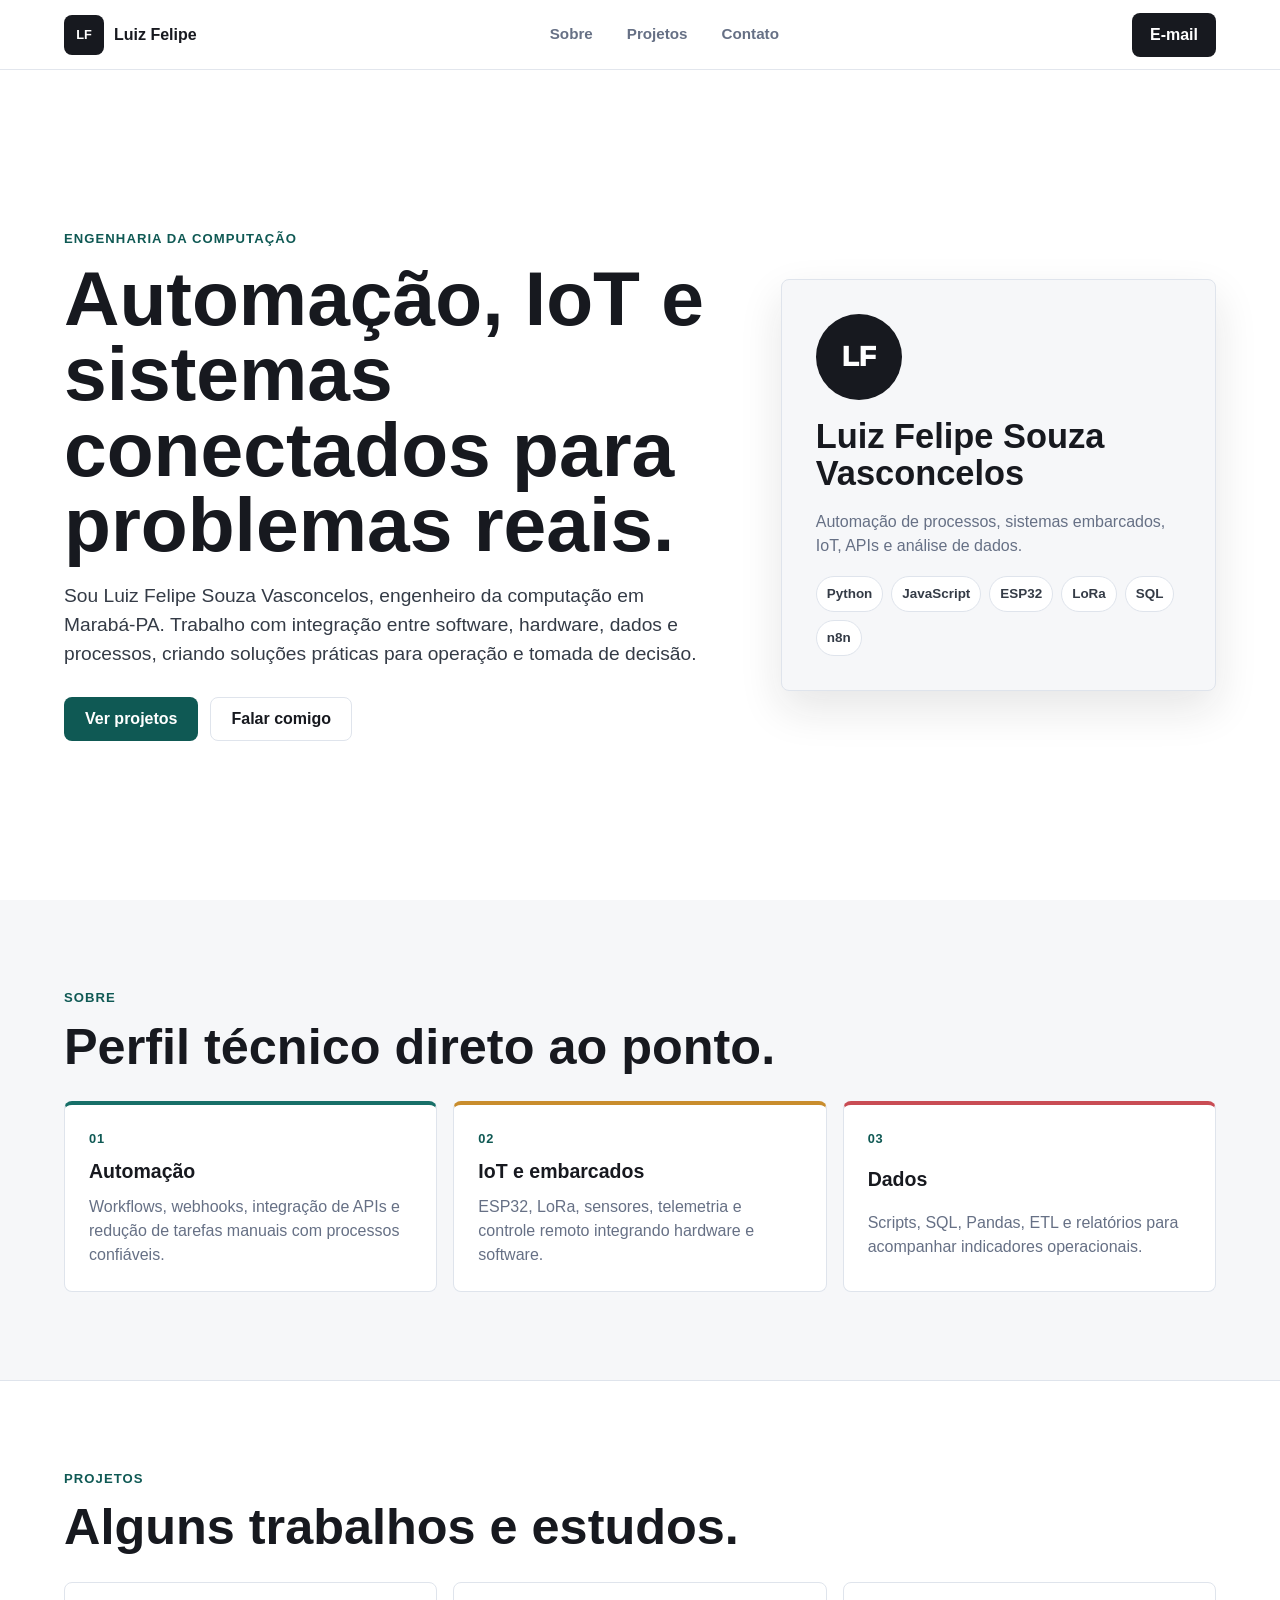
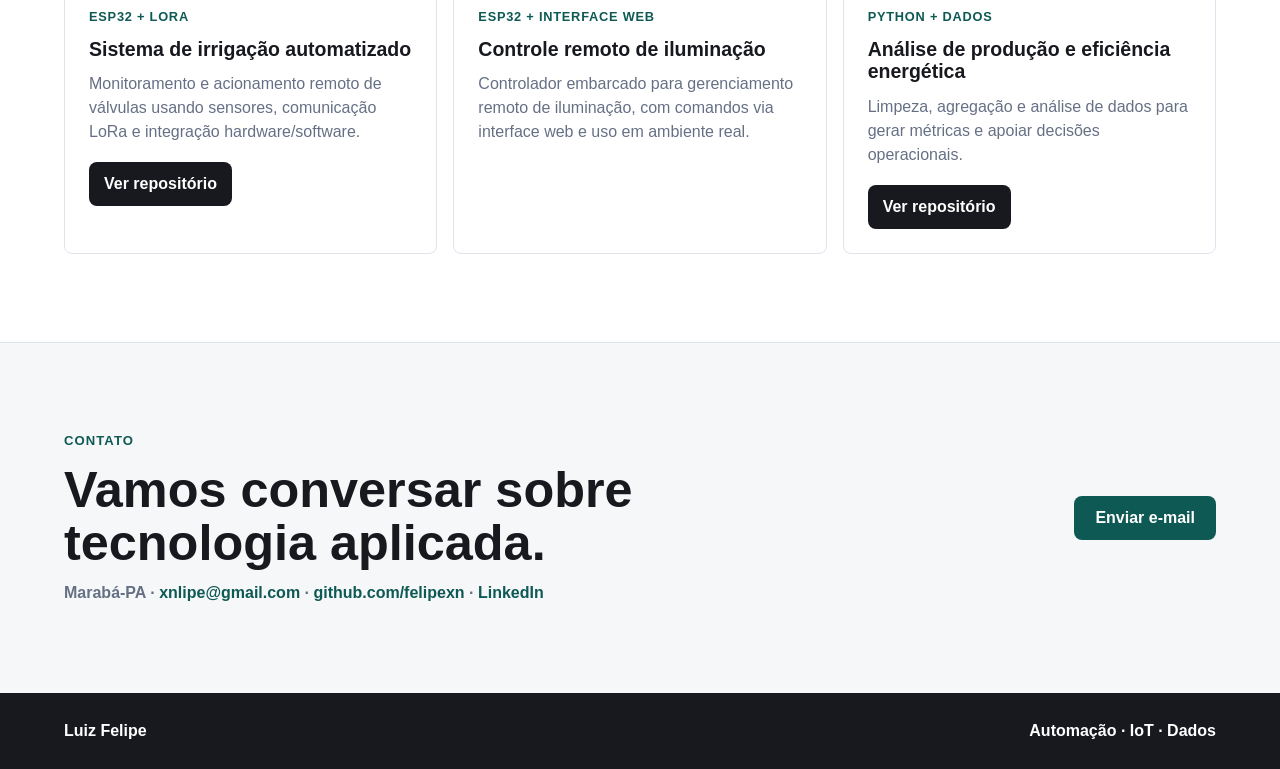
==== commit 757b095c: "Add LinkedIn contact link" ====
--- a/index.html
+++ b/index.html
@@ -164,6 +164,14 @@
             <a href="https://github.com/felipexn" target="_blank" rel="noopener">
               github.com/felipexn
             </a>
+            ·
+            <a
+              href="https://www.linkedin.com/in/luiz-felipe-souza-vasconcelos"
+              target="_blank"
+              rel="noopener"
+            >
+              LinkedIn
+            </a>
           </p>
         </div>
         <a class="btn btn-primary" href="mailto:xnlipe@gmail.com">
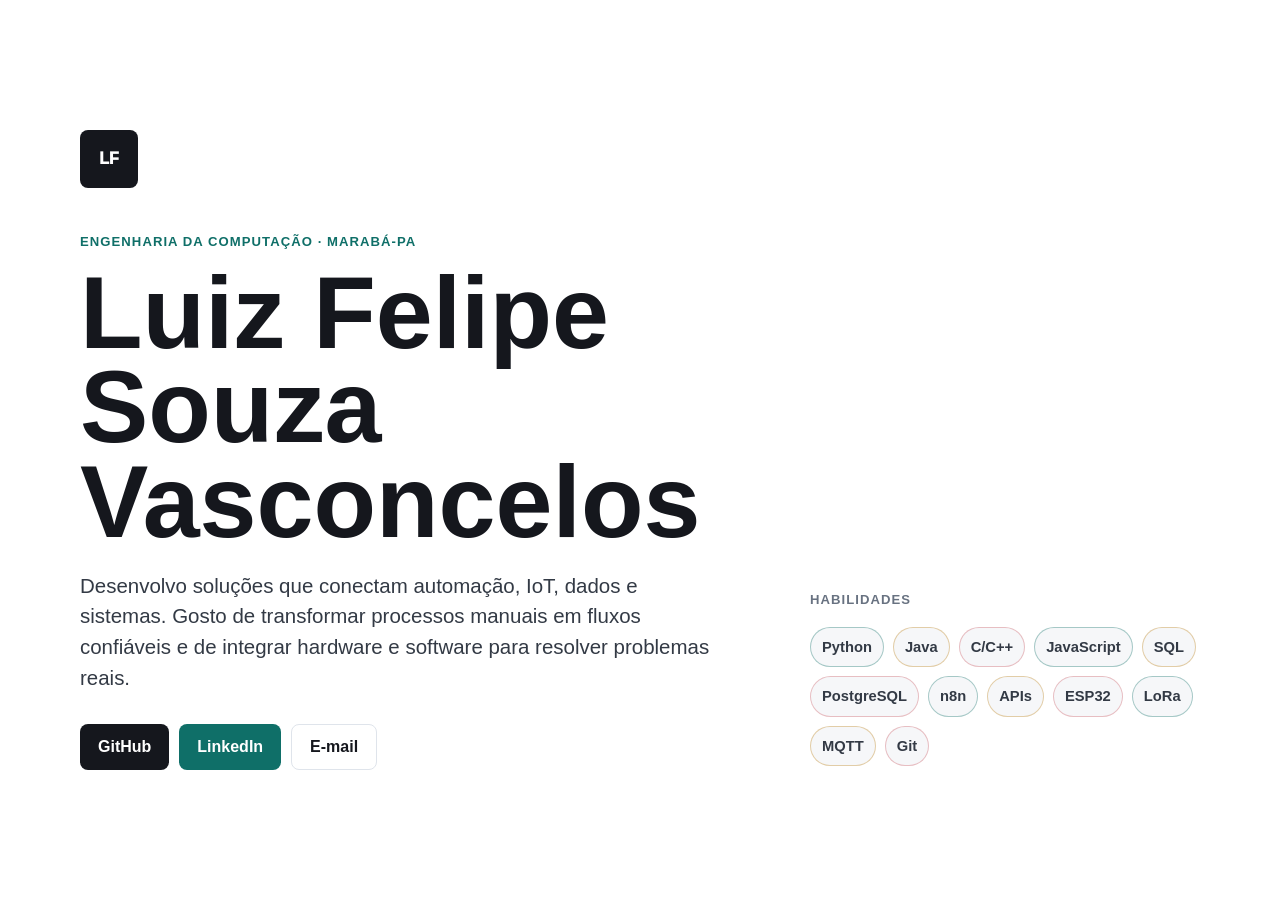
==== commit 8bc6c611: "Make portfolio homepage minimal" ====
--- a/index.html
+++ b/index.html
@@ -6,165 +6,34 @@
     <title>Luiz Felipe | Portfólio</title>
     <meta
       name="description"
-      content="Portfólio de Luiz Felipe Souza Vasconcelos, engenheiro da computação com atuação em automação, IoT, dados e integração de sistemas."
+      content="Portfólio simples de Luiz Felipe Souza Vasconcelos: automação, IoT, dados e integração de sistemas."
     />
     <meta name="theme-color" content="#111827" />
     <meta property="og:title" content="Luiz Felipe | Portfólio" />
     <meta
       property="og:description"
-      content="Automação, IoT, dados e sistemas integrados para resolver problemas reais."
+      content="Automação, IoT, dados e integração de sistemas."
     />
     <link rel="canonical" href="https://xnmab.tech/" />
     <link rel="stylesheet" href="styles.css" />
   </head>
   <body>
-    <header class="site-header" aria-label="Topo do site">
-      <a class="brand" href="#inicio" aria-label="Luiz Felipe">
-        <span class="brand-mark">LF</span>
-        <span>Luiz Felipe</span>
-      </a>
+    <main class="page-shell">
+      <section class="intro" aria-label="Portfólio de Luiz Felipe">
+        <div class="identity">
+          <span class="mark">LF</span>
+          <p class="eyebrow">Engenharia da Computação · Marabá-PA</p>
+          <h1>Luiz Felipe Souza Vasconcelos</h1>
+          <p class="summary">
+            Desenvolvo soluções que conectam automação, IoT, dados e sistemas.
+            Gosto de transformar processos manuais em fluxos confiáveis e de
+            integrar hardware e software para resolver problemas reais.
+          </p>
 
-      <nav class="main-nav" aria-label="Navegação principal">
-        <a href="#sobre">Sobre</a>
-        <a href="#projetos">Projetos</a>
-        <a href="#contato">Contato</a>
-      </nav>
-
-      <a class="header-action" href="mailto:xnlipe@gmail.com">E-mail</a>
-    </header>
-
-    <main id="inicio">
-      <section class="hero">
-        <div class="hero-copy">
-          <p class="eyebrow">Engenharia da Computação</p>
-          <h1>Automação, IoT e sistemas conectados para problemas reais.</h1>
-          <p>
-            Sou Luiz Felipe Souza Vasconcelos, engenheiro da computação em
-            Marabá-PA. Trabalho com integração entre software, hardware, dados
-            e processos, criando soluções práticas para operação e tomada de
-            decisão.
-          </p>
-          <div class="hero-actions" aria-label="Ações principais">
-            <a class="btn btn-primary" href="#projetos">Ver projetos</a>
-            <a class="btn btn-secondary" href="#contato">Falar comigo</a>
-          </div>
-        </div>
-
-        <aside class="profile-card" aria-label="Resumo profissional">
-          <span class="profile-initials">LF</span>
-          <h2>Luiz Felipe Souza Vasconcelos</h2>
-          <p>
-            Automação de processos, sistemas embarcados, IoT, APIs e análise de
-            dados.
-          </p>
-          <div class="profile-tags" aria-label="Tecnologias">
-            <span>Python</span>
-            <span>JavaScript</span>
-            <span>ESP32</span>
-            <span>LoRa</span>
-            <span>SQL</span>
-            <span>n8n</span>
-          </div>
-        </aside>
-      </section>
-
-      <section id="sobre" class="about section-band">
-        <div class="section-heading">
-          <p class="eyebrow">Sobre</p>
-          <h2>Perfil técnico direto ao ponto.</h2>
-        </div>
-
-        <div class="about-grid">
-          <article>
-            <span>01</span>
-            <h3>Automação</h3>
-            <p>
-              Workflows, webhooks, integração de APIs e redução de tarefas
-              manuais com processos confiáveis.
-            </p>
-          </article>
-          <article>
-            <span>02</span>
-            <h3>IoT e embarcados</h3>
-            <p>
-              ESP32, LoRa, sensores, telemetria e controle remoto integrando
-              hardware e software.
-            </p>
-          </article>
-          <article>
-            <span>03</span>
-            <h3>Dados</h3>
-            <p>
-              Scripts, SQL, Pandas, ETL e relatórios para acompanhar
-              indicadores operacionais.
-            </p>
-          </article>
-        </div>
-      </section>
-
-      <section id="projetos" class="projects section-band">
-        <div class="section-heading">
-          <p class="eyebrow">Projetos</p>
-          <h2>Alguns trabalhos e estudos.</h2>
-        </div>
-
-        <div class="project-grid">
-          <article class="project-card">
-            <span class="project-kicker">ESP32 + LoRa</span>
-            <h3>Sistema de irrigação automatizado</h3>
-            <p>
-              Monitoramento e acionamento remoto de válvulas usando sensores,
-              comunicação LoRa e integração hardware/software.
-            </p>
-            <a
-              class="project-link"
-              href="https://github.com/felipexn/acionarValvulaComESP32LORA"
-              target="_blank"
-              rel="noopener"
-            >
-              Ver repositório
+          <div class="socials" aria-label="Redes e contato">
+            <a href="https://github.com/felipexn" target="_blank" rel="noopener">
+              GitHub
             </a>
-          </article>
-
-          <article class="project-card">
-            <span class="project-kicker">ESP32 + Interface Web</span>
-            <h3>Controle remoto de iluminação</h3>
-            <p>
-              Controlador embarcado para gerenciamento remoto de iluminação,
-              com comandos via interface web e uso em ambiente real.
-            </p>
-          </article>
-
-          <article class="project-card">
-            <span class="project-kicker">Python + Dados</span>
-            <h3>Análise de produção e eficiência energética</h3>
-            <p>
-              Limpeza, agregação e análise de dados para gerar métricas e
-              apoiar decisões operacionais.
-            </p>
-            <a
-              class="project-link"
-              href="https://github.com/felipexn/Analise-Producao-e-Eficiencia-Energetica-em-py"
-              target="_blank"
-              rel="noopener"
-            >
-              Ver repositório
-            </a>
-          </article>
-        </div>
-      </section>
-
-      <section id="contato" class="contact section-band">
-        <div>
-          <p class="eyebrow">Contato</p>
-          <h2>Vamos conversar sobre tecnologia aplicada.</h2>
-          <p>
-            Marabá-PA ·
-            <a href="mailto:xnlipe@gmail.com">xnlipe@gmail.com</a> ·
-            <a href="https://github.com/felipexn" target="_blank" rel="noopener">
-              github.com/felipexn
-            </a>
-            ·
             <a
               href="https://www.linkedin.com/in/luiz-felipe-souza-vasconcelos"
               target="_blank"
@@ -172,19 +41,28 @@
             >
               LinkedIn
             </a>
-          </p>
+            <a href="mailto:xnlipe@gmail.com">E-mail</a>
+          </div>
         </div>
-        <a class="btn btn-primary" href="mailto:xnlipe@gmail.com">
-          Enviar e-mail
-        </a>
+
+        <div class="skills" aria-label="Habilidades">
+          <p>Habilidades</p>
+          <div class="skill-list">
+            <span>Python</span>
+            <span>Java</span>
+            <span>C/C++</span>
+            <span>JavaScript</span>
+            <span>SQL</span>
+            <span>PostgreSQL</span>
+            <span>n8n</span>
+            <span>APIs</span>
+            <span>ESP32</span>
+            <span>LoRa</span>
+            <span>MQTT</span>
+            <span>Git</span>
+          </div>
+        </div>
       </section>
     </main>
-
-    <footer class="site-footer">
-      <span>Luiz Felipe</span>
-      <span>Automação · IoT · Dados</span>
-    </footer>
-
-    <script src="script.js"></script>
   </body>
 </html>
--- a/styles.css
+++ b/styles.css
@@ -1,15 +1,13 @@
 :root {
-  --ink: #17191f;
-  --graphite: #343b46;
-  --muted: #667085;
-  --line: #dfe4ec;
+  --ink: #15171d;
+  --graphite: #333a45;
+  --muted: #687281;
+  --line: #dfe4eb;
   --paper: #f6f7f9;
   --white: #ffffff;
-  --teal: #176f68;
-  --teal-dark: #0f5954;
-  --amber: #c98d2d;
-  --coral: #c94c54;
-  --shadow: 0 18px 44px rgba(23, 25, 31, 0.11);
+  --teal: #0f6f68;
+  --amber: #c69236;
+  --coral: #c94f5a;
 }
 
 * {
@@ -17,20 +15,16 @@
 }
 
 html {
-  scroll-behavior: smooth;
+  min-height: 100%;
 }
 
 body {
+  min-height: 100%;
   margin: 0;
   color: var(--ink);
-  background: var(--paper);
+  background: var(--white);
   font-family: Inter, Avenir, "Segoe UI", Arial, sans-serif;
   line-height: 1.5;
-}
-
-img {
-  display: block;
-  max-width: 100%;
 }
 
 a {
@@ -38,387 +32,174 @@
   text-decoration: none;
 }
 
-button,
-a {
-  -webkit-tap-highlight-color: transparent;
-}
-
 :focus-visible {
-  outline: 3px solid rgba(201, 141, 45, 0.85);
-  outline-offset: 3px;
-}
-
-.site-header {
-  position: sticky;
-  top: 0;
-  z-index: 10;
+  outline: 3px solid rgba(198, 146, 54, 0.9);
+  outline-offset: 4px;
+}
+
+.page-shell {
   display: grid;
-  grid-template-columns: auto 1fr auto;
-  align-items: center;
-  gap: 22px;
-  min-height: 70px;
-  padding: 12px clamp(16px, 5vw, 64px);
-  background: rgba(255, 255, 255, 0.94);
-  border-bottom: 1px solid rgba(223, 228, 236, 0.9);
-  backdrop-filter: blur(14px);
-}
-
-.brand {
-  display: inline-flex;
-  align-items: center;
-  gap: 10px;
-  font-weight: 900;
-  letter-spacing: 0;
-}
-
-.brand-mark {
+  min-height: 100vh;
+  padding: clamp(22px, 5vw, 70px);
+}
+
+.intro {
+  display: grid;
+  grid-template-columns: minmax(0, 1fr) minmax(260px, 390px);
+  align-items: end;
+  gap: clamp(30px, 7vw, 84px);
+  width: min(1120px, 100%);
+  margin: auto;
+}
+
+.identity {
+  max-width: 800px;
+}
+
+.mark {
   display: inline-grid;
   place-items: center;
-  width: 40px;
-  height: 40px;
+  width: 58px;
+  height: 58px;
+  margin-bottom: clamp(24px, 4vw, 44px);
   color: var(--white);
   background: var(--ink);
   border-radius: 8px;
-  font-size: 0.8rem;
-}
-
-.main-nav {
-  display: flex;
-  justify-content: center;
-  gap: clamp(16px, 3vw, 34px);
-  color: var(--muted);
-  font-size: 0.95rem;
-  font-weight: 800;
-}
-
-.main-nav a {
-  padding: 8px 0;
-}
-
-.main-nav a:hover {
-  color: var(--teal-dark);
-}
-
-.header-action,
-.btn,
-.project-link {
-  display: inline-flex;
-  align-items: center;
-  justify-content: center;
-  min-height: 44px;
-  border-radius: 8px;
-  font-weight: 850;
-}
-
-.header-action {
-  padding: 0 18px;
-  color: var(--white);
-  background: var(--ink);
-}
-
-.hero {
-  display: grid;
-  grid-template-columns: minmax(0, 1.08fr) minmax(300px, 0.72fr);
-  align-items: center;
-  gap: clamp(28px, 5vw, 72px);
-  min-height: calc(100vh - 70px);
-  padding: clamp(48px, 8vw, 96px) clamp(16px, 5vw, 72px);
-  background: var(--white);
-}
-
-.hero-copy {
-  max-width: 820px;
+  font-size: 1rem;
+  font-weight: 950;
 }
 
 .eyebrow {
-  margin: 0 0 12px;
-  color: var(--teal-dark);
+  margin: 0 0 14px;
+  color: var(--teal);
   font-size: 0.82rem;
   font-weight: 900;
   letter-spacing: 0.08em;
   text-transform: uppercase;
 }
 
-h1,
-h2,
-h3,
-p {
-  margin-top: 0;
-}
-
 h1 {
-  max-width: 860px;
-  margin-bottom: 20px;
-  font-size: clamp(2.55rem, 6vw, 5.4rem);
-  line-height: 0.98;
+  max-width: 760px;
+  margin: 0 0 22px;
+  font-size: clamp(3rem, 8vw, 6.7rem);
+  line-height: 0.92;
   letter-spacing: 0;
 }
 
-.hero-copy p:not(.eyebrow) {
-  max-width: 680px;
-  margin-bottom: 28px;
+.summary {
+  max-width: 690px;
+  margin: 0 0 30px;
   color: var(--graphite);
-  font-size: clamp(1.02rem, 2vw, 1.2rem);
-}
-
-.hero-actions {
+  font-size: clamp(1.04rem, 2vw, 1.28rem);
+}
+
+.socials {
   display: flex;
   flex-wrap: wrap;
-  gap: 12px;
-}
-
-.btn {
-  padding: 0 20px;
-  border: 1px solid transparent;
-}
-
-.btn-primary {
+  gap: 10px;
+}
+
+.socials a {
+  display: inline-flex;
+  align-items: center;
+  justify-content: center;
+  min-height: 46px;
+  padding: 0 18px;
   color: var(--white);
-  background: var(--teal-dark);
-}
-
-.btn-primary:hover {
+  background: var(--ink);
+  border-radius: 8px;
+  font-weight: 900;
+}
+
+.socials a:nth-child(2) {
   background: var(--teal);
 }
 
-.btn-secondary {
+.socials a:nth-child(3) {
   color: var(--ink);
   background: var(--white);
-  border-color: var(--line);
-}
-
-.btn-secondary:hover {
-  border-color: var(--ink);
-}
-
-.profile-card {
+  border: 1px solid var(--line);
+}
+
+.socials a:hover {
+  transform: translateY(-1px);
+}
+
+.skills {
   display: grid;
   gap: 18px;
-  padding: clamp(22px, 4vw, 34px);
+  padding-bottom: 4px;
+}
+
+.skills p {
+  margin: 0;
+  color: var(--muted);
+  font-size: 0.82rem;
+  font-weight: 900;
+  letter-spacing: 0.08em;
+  text-transform: uppercase;
+}
+
+.skill-list {
+  display: flex;
+  flex-wrap: wrap;
+  gap: 9px;
+}
+
+.skill-list span {
+  padding: 8px 11px;
+  color: var(--graphite);
   background: var(--paper);
   border: 1px solid var(--line);
-  border-radius: 8px;
-  box-shadow: var(--shadow);
-}
-
-.profile-initials {
-  display: grid;
-  place-items: center;
-  width: 86px;
-  height: 86px;
-  color: var(--white);
-  background: var(--ink);
-  border-radius: 50%;
-  font-size: 1.75rem;
-  font-weight: 950;
-}
-
-.profile-card h2 {
-  margin-bottom: 0;
-  font-size: clamp(1.55rem, 3vw, 2.15rem);
-  line-height: 1.08;
-  letter-spacing: 0;
-}
-
-.profile-card p {
-  margin-bottom: 0;
-  color: var(--muted);
-}
-
-.profile-tags {
-  display: flex;
-  flex-wrap: wrap;
-  gap: 8px;
-}
-
-.profile-tags span {
-  padding: 7px 10px;
-  color: var(--graphite);
-  background: var(--white);
-  border: 1px solid var(--line);
   border-radius: 999px;
-  font-size: 0.84rem;
+  font-size: 0.92rem;
   font-weight: 850;
 }
 
-.section-band {
-  padding: clamp(52px, 8vw, 88px) clamp(16px, 5vw, 72px);
-}
-
-.section-heading {
-  max-width: 720px;
-  margin-bottom: 28px;
-}
-
-h2 {
-  margin-bottom: 0;
-  font-size: clamp(2rem, 4vw, 3.15rem);
-  line-height: 1.06;
-  letter-spacing: 0;
-}
-
-.about {
-  background: var(--paper);
-}
-
-.about-grid,
-.project-grid {
-  display: grid;
-  grid-template-columns: repeat(3, minmax(0, 1fr));
-  gap: 16px;
-}
-
-.about-grid article,
-.project-card {
-  display: grid;
-  gap: 12px;
-  padding: 24px;
-  background: var(--white);
-  border: 1px solid var(--line);
-  border-radius: 8px;
-}
-
-.about-grid article {
-  border-top: 4px solid var(--teal);
-}
-
-.about-grid article:nth-child(2) {
-  border-top-color: var(--amber);
-}
-
-.about-grid article:nth-child(3) {
-  border-top-color: var(--coral);
-}
-
-.about-grid span,
-.project-kicker {
-  color: var(--teal-dark);
-  font-size: 0.8rem;
-  font-weight: 900;
-  letter-spacing: 0.06em;
-  text-transform: uppercase;
-}
-
-.about-grid h3,
-.project-card h3 {
-  margin-bottom: 0;
-  font-size: 1.22rem;
-  line-height: 1.15;
-}
-
-.about-grid p,
-.project-card p {
-  margin-bottom: 0;
-  color: var(--muted);
-}
-
-.projects {
-  background: var(--white);
-  border-top: 1px solid var(--line);
-  border-bottom: 1px solid var(--line);
-}
-
-.project-card {
-  min-height: 260px;
-  align-content: start;
-}
-
-.project-link {
-  width: fit-content;
-  margin-top: 6px;
-  padding: 0 15px;
-  color: var(--white);
-  background: var(--ink);
-}
-
-.project-link:hover {
-  background: var(--teal-dark);
-}
-
-.contact {
-  display: flex;
-  align-items: center;
-  justify-content: space-between;
-  gap: 24px;
-  background: var(--paper);
-}
-
-.contact div {
-  max-width: 760px;
-}
-
-.contact h2 {
-  margin-bottom: 12px;
-}
-
-.contact p:last-child {
-  margin-bottom: 0;
-  color: var(--muted);
-  font-weight: 700;
-}
-
-.contact a:not(.btn) {
-  color: var(--teal-dark);
-}
-
-.site-footer {
-  display: flex;
-  justify-content: space-between;
-  gap: 18px;
-  padding: 26px clamp(16px, 5vw, 72px);
-  color: var(--white);
-  background: var(--ink);
-}
-
-.site-footer span {
-  font-weight: 800;
-}
-
-@media (max-width: 940px) {
-  .site-header {
-    grid-template-columns: 1fr auto;
-  }
-
-  .main-nav {
-    grid-column: 1 / -1;
-    grid-row: 2;
-    justify-content: flex-start;
-    overflow-x: auto;
-    padding-bottom: 2px;
-  }
-
-  .hero {
+.skill-list span:nth-child(3n + 1) {
+  border-color: rgba(15, 111, 104, 0.35);
+}
+
+.skill-list span:nth-child(3n + 2) {
+  border-color: rgba(198, 146, 54, 0.42);
+}
+
+.skill-list span:nth-child(3n) {
+  border-color: rgba(201, 79, 90, 0.34);
+}
+
+@media (max-width: 860px) {
+  .page-shell {
+    padding: 28px 18px 34px;
+  }
+
+  .intro {
     grid-template-columns: 1fr;
-    min-height: auto;
-  }
-
-  .about-grid,
-  .project-grid {
-    grid-template-columns: 1fr;
-  }
-}
-
-@media (max-width: 640px) {
-  .site-header {
-    gap: 12px;
-  }
-
-  .header-action {
-    min-height: 40px;
-    padding: 0 14px;
+    align-content: center;
+    min-height: calc(100vh - 62px);
+  }
+
+  .skills {
+    padding-bottom: 0;
+  }
+}
+
+@media (max-width: 540px) {
+  .mark {
+    width: 52px;
+    height: 52px;
+    margin-bottom: 28px;
   }
 
   h1 {
-    font-size: clamp(2.3rem, 14vw, 3.5rem);
-  }
-
-  .hero {
-    padding-top: 34px;
-  }
-
-  .contact,
-  .site-footer {
-    align-items: flex-start;
-    flex-direction: column;
+    font-size: clamp(2.8rem, 16vw, 4.2rem);
+  }
+
+  .summary {
+    font-size: 1rem;
+  }
+
+  .socials a {
+    flex: 1 1 128px;
   }
 }
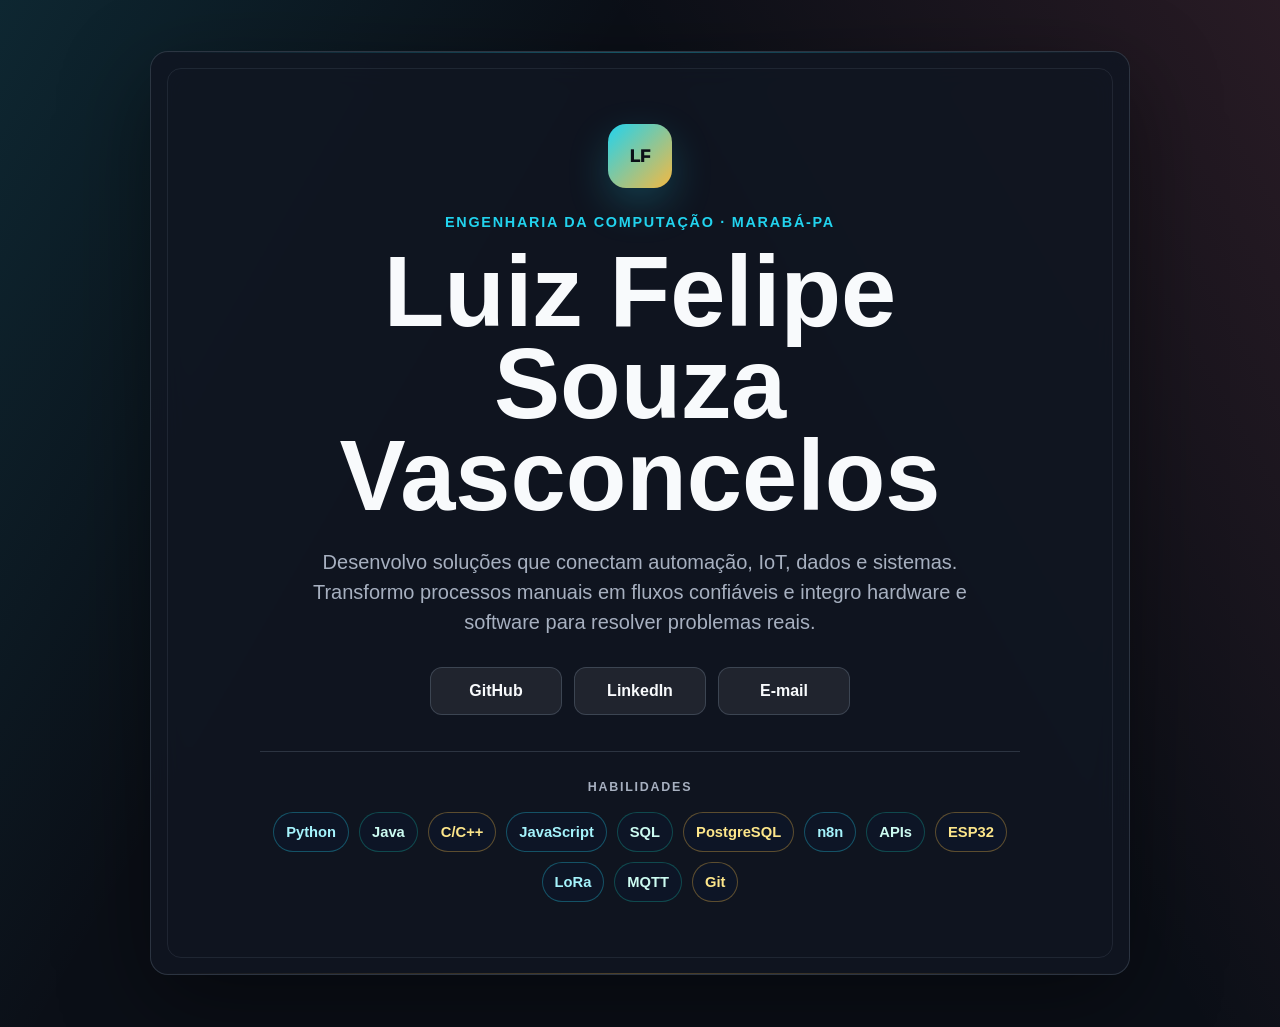
==== commit ec0431f4: "Style portfolio homepage" ====
--- a/index.html
+++ b/index.html
@@ -8,45 +8,319 @@
       name="description"
       content="Portfólio simples de Luiz Felipe Souza Vasconcelos: automação, IoT, dados e integração de sistemas."
     />
-    <meta name="theme-color" content="#111827" />
+    <meta name="theme-color" content="#0b0f17" />
     <meta property="og:title" content="Luiz Felipe | Portfólio" />
     <meta
       property="og:description"
       content="Automação, IoT, dados e integração de sistemas."
     />
     <link rel="canonical" href="https://xnmab.tech/" />
-    <link rel="stylesheet" href="styles.css" />
+    <style>
+      :root {
+        --bg: #0b0f17;
+        --panel: rgba(16, 22, 33, 0.88);
+        --panel-strong: #111827;
+        --text: #f8fafc;
+        --muted: #a7b0c0;
+        --line: rgba(148, 163, 184, 0.22);
+        --cyan: #22d3ee;
+        --teal: #14b8a6;
+        --amber: #f4b942;
+        --pink: #fb7185;
+        --shadow: 0 28px 90px rgba(0, 0, 0, 0.42);
+      }
+
+      * {
+        box-sizing: border-box;
+      }
+
+      html {
+        min-height: 100%;
+      }
+
+      body {
+        min-height: 100%;
+        margin: 0;
+        color: var(--text);
+        background:
+          linear-gradient(120deg, rgba(34, 211, 238, 0.12), transparent 34%),
+          linear-gradient(240deg, rgba(251, 113, 133, 0.12), transparent 36%),
+          var(--bg);
+        font-family: Inter, Avenir, "Segoe UI", Arial, sans-serif;
+        line-height: 1.5;
+      }
+
+      a {
+        color: inherit;
+        text-decoration: none;
+      }
+
+      :focus-visible {
+        outline: 3px solid rgba(244, 185, 66, 0.95);
+        outline-offset: 4px;
+      }
+
+      .page-shell {
+        display: grid;
+        place-items: center;
+        min-height: 100svh;
+        padding: clamp(18px, 4vw, 52px);
+      }
+
+      .card {
+        position: relative;
+        isolation: isolate;
+        display: grid;
+        justify-items: center;
+        width: min(980px, 100%);
+        overflow: hidden;
+        padding: clamp(28px, 7vw, 72px);
+        text-align: center;
+        background: var(--panel);
+        border: 1px solid var(--line);
+        border-radius: 18px;
+        box-shadow: var(--shadow);
+        backdrop-filter: blur(18px);
+      }
+
+      .card::before,
+      .card::after {
+        content: "";
+        position: absolute;
+        pointer-events: none;
+        z-index: -1;
+      }
+
+      .card::before {
+        inset: 0;
+        background:
+          linear-gradient(90deg, transparent, rgba(34, 211, 238, 0.34), transparent) top / 100% 1px no-repeat,
+          linear-gradient(90deg, transparent, rgba(244, 185, 66, 0.28), transparent) bottom / 100% 1px no-repeat;
+      }
+
+      .card::after {
+        inset: 16px;
+        border: 1px solid rgba(148, 163, 184, 0.12);
+        border-radius: 14px;
+      }
+
+      .mark {
+        display: grid;
+        place-items: center;
+        width: 64px;
+        height: 64px;
+        margin-bottom: 24px;
+        color: var(--bg);
+        background: linear-gradient(135deg, var(--cyan), var(--amber));
+        border-radius: 18px;
+        font-size: 1.05rem;
+        font-weight: 950;
+        box-shadow: 0 16px 40px rgba(34, 211, 238, 0.22);
+      }
+
+      .eyebrow {
+        margin: 0 0 12px;
+        color: var(--cyan);
+        font-size: clamp(0.76rem, 2.2vw, 0.9rem);
+        font-weight: 900;
+        letter-spacing: 0.12em;
+        text-transform: uppercase;
+      }
+
+      h1 {
+        max-width: 820px;
+        margin: 0;
+        font-size: clamp(2.75rem, 8.5vw, 6.2rem);
+        line-height: 0.93;
+        letter-spacing: 0;
+      }
+
+      .summary {
+        max-width: 720px;
+        margin: 24px 0 0;
+        color: var(--muted);
+        font-size: clamp(1rem, 2.4vw, 1.25rem);
+      }
+
+      .socials {
+        display: flex;
+        flex-wrap: wrap;
+        justify-content: center;
+        gap: 12px;
+        width: 100%;
+        margin-top: 30px;
+      }
+
+      .socials a {
+        display: inline-flex;
+        align-items: center;
+        justify-content: center;
+        min-width: 132px;
+        min-height: 48px;
+        padding: 0 18px;
+        color: var(--text);
+        background: rgba(255, 255, 255, 0.07);
+        border: 1px solid rgba(148, 163, 184, 0.25);
+        border-radius: 12px;
+        font-weight: 900;
+        transition: transform 160ms ease, border-color 160ms ease, background 160ms ease;
+      }
+
+      .socials a:hover {
+        transform: translateY(-2px);
+        border-color: rgba(34, 211, 238, 0.7);
+        background: rgba(34, 211, 238, 0.12);
+      }
+
+      .socials a:nth-child(2):hover {
+        border-color: rgba(20, 184, 166, 0.75);
+        background: rgba(20, 184, 166, 0.13);
+      }
+
+      .socials a:nth-child(3):hover {
+        border-color: rgba(244, 185, 66, 0.75);
+        background: rgba(244, 185, 66, 0.12);
+      }
+
+      .skills {
+        width: min(760px, 100%);
+        margin-top: 36px;
+        padding-top: 26px;
+        border-top: 1px solid var(--line);
+      }
+
+      .skills-title {
+        margin: 0 0 16px;
+        color: var(--muted);
+        font-size: 0.78rem;
+        font-weight: 900;
+        letter-spacing: 0.14em;
+        text-transform: uppercase;
+      }
+
+      .skill-list {
+        display: flex;
+        flex-wrap: wrap;
+        justify-content: center;
+        gap: 10px;
+      }
+
+      .skill-list span {
+        padding: 8px 12px;
+        color: #dbeafe;
+        background: rgba(15, 23, 42, 0.72);
+        border: 1px solid rgba(148, 163, 184, 0.22);
+        border-radius: 999px;
+        font-size: 0.92rem;
+        font-weight: 850;
+      }
+
+      .skill-list span:nth-child(3n + 1) {
+        color: #a5f3fc;
+        border-color: rgba(34, 211, 238, 0.32);
+      }
+
+      .skill-list span:nth-child(3n + 2) {
+        color: #ccfbf1;
+        border-color: rgba(20, 184, 166, 0.32);
+      }
+
+      .skill-list span:nth-child(3n) {
+        color: #fde68a;
+        border-color: rgba(244, 185, 66, 0.34);
+      }
+
+      @media (max-width: 720px) {
+        .page-shell {
+          align-items: stretch;
+          padding: 14px;
+        }
+
+        .card {
+          min-height: calc(100svh - 28px);
+          justify-content: center;
+          padding: 28px 18px;
+          border-radius: 16px;
+        }
+
+        .card::after {
+          inset: 10px;
+          border-radius: 12px;
+        }
+
+        .mark {
+          width: 56px;
+          height: 56px;
+          margin-bottom: 20px;
+          border-radius: 16px;
+        }
+
+        h1 {
+          font-size: clamp(2.55rem, 14.5vw, 4.55rem);
+        }
+
+        .summary {
+          margin-top: 20px;
+        }
+
+        .socials {
+          gap: 10px;
+        }
+
+        .socials a {
+          flex: 1 1 130px;
+          min-width: 0;
+        }
+
+        .skills {
+          margin-top: 28px;
+          padding-top: 22px;
+        }
+      }
+
+      @media (max-width: 420px) {
+        .socials a {
+          flex-basis: 100%;
+        }
+
+        .skill-list {
+          gap: 8px;
+        }
+
+        .skill-list span {
+          font-size: 0.86rem;
+        }
+      }
+    </style>
   </head>
   <body>
     <main class="page-shell">
-      <section class="intro" aria-label="Portfólio de Luiz Felipe">
-        <div class="identity">
-          <span class="mark">LF</span>
-          <p class="eyebrow">Engenharia da Computação · Marabá-PA</p>
-          <h1>Luiz Felipe Souza Vasconcelos</h1>
-          <p class="summary">
-            Desenvolvo soluções que conectam automação, IoT, dados e sistemas.
-            Gosto de transformar processos manuais em fluxos confiáveis e de
-            integrar hardware e software para resolver problemas reais.
-          </p>
-
-          <div class="socials" aria-label="Redes e contato">
-            <a href="https://github.com/felipexn" target="_blank" rel="noopener">
-              GitHub
-            </a>
-            <a
-              href="https://www.linkedin.com/in/luiz-felipe-souza-vasconcelos"
-              target="_blank"
-              rel="noopener"
-            >
-              LinkedIn
-            </a>
-            <a href="mailto:xnlipe@gmail.com">E-mail</a>
-          </div>
+      <section class="card" aria-label="Portfólio de Luiz Felipe">
+        <span class="mark">LF</span>
+        <p class="eyebrow">Engenharia da Computação · Marabá-PA</p>
+        <h1>Luiz Felipe Souza Vasconcelos</h1>
+        <p class="summary">
+          Desenvolvo soluções que conectam automação, IoT, dados e sistemas.
+          Transformo processos manuais em fluxos confiáveis e integro hardware
+          e software para resolver problemas reais.
+        </p>
+
+        <div class="socials" aria-label="Redes e contato">
+          <a href="https://github.com/felipexn" target="_blank" rel="noopener">
+            GitHub
+          </a>
+          <a
+            href="https://www.linkedin.com/in/luiz-felipe-souza-vasconcelos"
+            target="_blank"
+            rel="noopener"
+          >
+            LinkedIn
+          </a>
+          <a href="mailto:xnlipe@gmail.com">E-mail</a>
         </div>
 
         <div class="skills" aria-label="Habilidades">
-          <p>Habilidades</p>
+          <p class="skills-title">Habilidades</p>
           <div class="skill-list">
             <span>Python</span>
             <span>Java</span>
